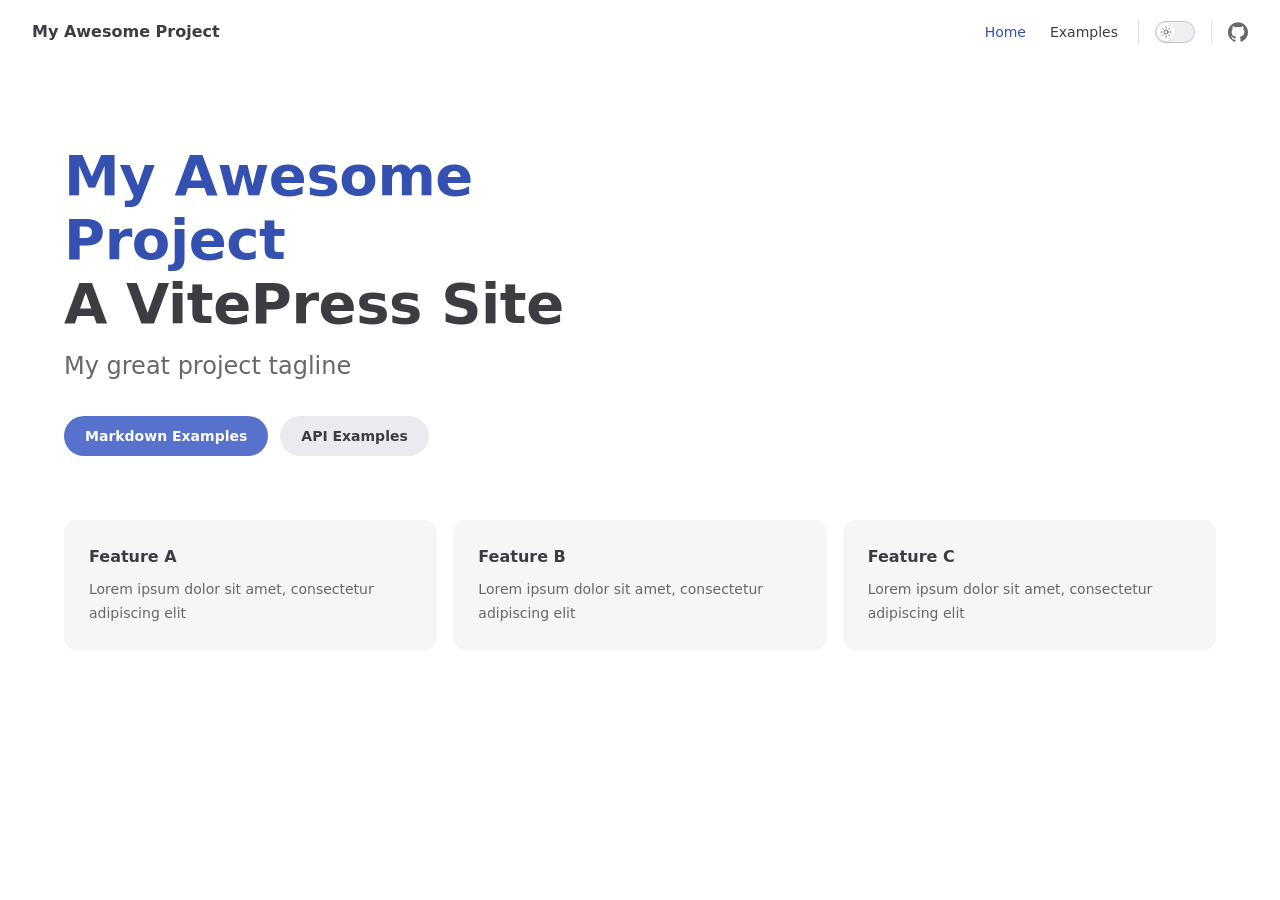
==== index.html @ b55c9451 "Initial commit" ====
<!DOCTYPE html>
<html lang="en-US" dir="ltr">
  <head>
    <meta charset="utf-8">
    <meta name="viewport" content="width=device-width,initial-scale=1">
    <title>My Awesome Project</title>
    <meta name="description" content="A VitePress Site">
    <meta name="generator" content="VitePress v2.0.0-alpha.16">
    <link rel="preload stylesheet" href="/assets/style.CFU230l_.css" as="style">
    <link rel="preload stylesheet" href="/vp-icons.css" as="style">
    
    <script type="module" src="/assets/app.D43TYumQ.js"></script>
    <link rel="modulepreload" href="/assets/chunks/theme.gR1WOulI.js">
    <link rel="modulepreload" href="/assets/chunks/framework.C_v2XVcg.js">
    <link rel="modulepreload" href="/assets/index.md.CwEEkDaH.lean.js">
    <script id="check-dark-mode">(()=>{const e=localStorage.getItem("vitepress-theme-appearance")||"auto",a=window.matchMedia("(prefers-color-scheme: dark)").matches;(!e||e==="auto"?a:e==="dark")&&document.documentElement.classList.add("dark")})();</script>
    <script id="check-mac-os">document.documentElement.classList.toggle("mac",/Mac|iPhone|iPod|iPad/i.test(navigator.platform));</script>
  </head>
  <body>
    <div id="app"><div class="Layout" data-v-ae1d5e68><!--[--><!--]--><!--[--><span tabindex="-1" data-v-1b58ca57></span><a href="#VPContent" class="VPSkipLink visually-hidden" data-v-1b58ca57>Skip to content</a><!--]--><!----><header class="VPNav" data-v-ae1d5e68 data-v-3597bcf5><div class="VPNavBar home top" data-v-3597bcf5 data-v-ae7ea913><div class="wrapper" data-v-ae7ea913><div class="container" data-v-ae7ea913><div class="title" data-v-ae7ea913><div class="VPNavBarTitle" data-v-ae7ea913 data-v-b1df213e><a class="title" href="/" data-v-b1df213e><!--[--><!--]--><!----><span data-v-b1df213e>My Awesome Project</span><!--[--><!--]--></a></div></div><div class="content" data-v-ae7ea913><div class="content-body" data-v-ae7ea913><!--[--><!--]--><div class="VPNavBarSearch search" data-v-ae7ea913 data-v-205f353b><!----></div><nav aria-labelledby="main-nav-aria-label" class="VPNavBarMenu menu" data-v-ae7ea913 data-v-27535ce4><span id="main-nav-aria-label" class="visually-hidden" data-v-27535ce4> Main Navigation </span><!--[--><!--[--><a class="VPLink link VPNavBarMenuLink active" href="/" tabindex="0" data-v-27535ce4 data-v-f4f6bd2c><!--[--><span data-v-f4f6bd2c>Home</span><!--]--></a><!--]--><!--[--><a class="VPLink link VPNavBarMenuLink" href="/markdown-examples.html" tabindex="0" data-v-27535ce4 data-v-f4f6bd2c><!--[--><span data-v-f4f6bd2c>Examples</span><!--]--></a><!--]--><!--]--></nav><!----><div class="VPNavBarAppearance appearance" data-v-ae7ea913 data-v-3b376122><button class="VPSwitch VPSwitchAppearance" type="button" role="switch" title aria-checked="false" data-v-3b376122 data-v-b9368fa9 data-v-5702099b><span class="check" data-v-5702099b><span class="icon" data-v-5702099b><!--[--><span class="vpi-sun sun" data-v-b9368fa9></span><span class="vpi-moon moon" data-v-b9368fa9></span><!--]--></span></span></button></div><div class="VPSocialLinks VPNavBarSocialLinks social-links" data-v-ae7ea913 data-v-77a1f5c1 data-v-60dadc3b><!--[--><a class="VPSocialLink no-icon" href="https://github.com/vuejs/vitepress" aria-label="github" target="_blank" rel="me noopener" data-v-60dadc3b data-v-62e8c845><span class="vpi-social-github"></span></a><!--]--></div><div class="VPFlyout VPNavBarExtra extra" data-v-ae7ea913 data-v-92f910fe data-v-fec94f6d><button type="button" class="button" aria-haspopup="true" aria-expanded="false" aria-label="extra navigation" data-v-fec94f6d><span class="vpi-more-horizontal icon" data-v-fec94f6d></span></button><div class="menu" data-v-fec94f6d><div class="VPMenu" data-v-fec94f6d data-v-2707038c><!----><!--[--><!--[--><!----><div class="group" data-v-92f910fe><div class="item appearance" data-v-92f910fe><p class="label" data-v-92f910fe>Appearance</p><div class="appearance-action" data-v-92f910fe><button class="VPSwitch VPSwitchAppearance" type="button" role="switch" title aria-checked="false" data-v-92f910fe data-v-b9368fa9 data-v-5702099b><span class="check" data-v-5702099b><span class="icon" data-v-5702099b><!--[--><span class="vpi-sun sun" data-v-b9368fa9></span><span class="vpi-moon moon" data-v-b9368fa9></span><!--]--></span></span></button></div></div></div><div class="group" data-v-92f910fe><div class="item social-links" data-v-92f910fe><div class="VPSocialLinks social-links-list" data-v-92f910fe data-v-60dadc3b><!--[--><a class="VPSocialLink no-icon" href="https://github.com/vuejs/vitepress" aria-label="github" target="_blank" rel="me noopener" data-v-60dadc3b data-v-62e8c845><span class="vpi-social-github"></span></a><!--]--></div></div></div><!--]--><!--]--></div></div></div><!--[--><!--]--><button type="button" class="VPNavBarHamburger hamburger" aria-label="mobile navigation" aria-expanded="false" aria-controls="VPNavScreen" data-v-ae7ea913 data-v-17bb0f8d><span class="container" data-v-17bb0f8d><span class="top" data-v-17bb0f8d></span><span class="middle" data-v-17bb0f8d></span><span class="bottom" data-v-17bb0f8d></span></span></button></div></div></div></div><div class="divider" data-v-ae7ea913><div class="divider-line" data-v-ae7ea913></div></div></div><!----></header><!----><!----><div class="VPContent is-home" id="VPContent" data-v-ae1d5e68 data-v-7c3b2a48><div class="VPHome" data-v-7c3b2a48 data-v-53879dd7><!--[--><!--]--><div class="VPHero VPHomeHero" data-v-53879dd7 data-v-ab65b723><div class="container" data-v-ab65b723><div class="main" data-v-ab65b723><!--[--><!--]--><!--[--><h1 class="heading" data-v-ab65b723><span class="name clip" data-v-ab65b723>My Awesome Project</span><span class="text" data-v-ab65b723>A VitePress Site</span></h1><p class="tagline" data-v-ab65b723>My great project tagline</p><!--]--><!--[--><!--]--><div class="actions" data-v-ab65b723><!--[--><div class="action" data-v-ab65b723><a class="VPButton medium brand" href="/markdown-examples.html" data-v-ab65b723 data-v-c6688c53><!--[-->Markdown Examples<!--]--></a></div><div class="action" data-v-ab65b723><a class="VPButton medium alt" href="/api-examples.html" data-v-ab65b723 data-v-c6688c53><!--[-->API Examples<!--]--></a></div><!--]--></div><!--[--><!--]--></div><!----></div></div><!--[--><!--]--><!--[--><!--]--><div class="VPFeatures VPHomeFeatures" data-v-53879dd7 data-v-b9c2c1ac><div class="container" data-v-b9c2c1ac><div class="items" data-v-b9c2c1ac><!--[--><div class="grid-3 item" data-v-b9c2c1ac><div class="VPLink no-icon VPFeature" data-v-b9c2c1ac data-v-4263c293><!--[--><article class="box" data-v-4263c293><!----><h2 class="title" data-v-4263c293>Feature A</h2><p class="details" data-v-4263c293>Lorem ipsum dolor sit amet, consectetur adipiscing elit</p><!----></article><!--]--></div></div><div class="grid-3 item" data-v-b9c2c1ac><div class="VPLink no-icon VPFeature" data-v-b9c2c1ac data-v-4263c293><!--[--><article class="box" data-v-4263c293><!----><h2 class="title" data-v-4263c293>Feature B</h2><p class="details" data-v-4263c293>Lorem ipsum dolor sit amet, consectetur adipiscing elit</p><!----></article><!--]--></div></div><div class="grid-3 item" data-v-b9c2c1ac><div class="VPLink no-icon VPFeature" data-v-b9c2c1ac data-v-4263c293><!--[--><article class="box" data-v-4263c293><!----><h2 class="title" data-v-4263c293>Feature C</h2><p class="details" data-v-4263c293>Lorem ipsum dolor sit amet, consectetur adipiscing elit</p><!----></article><!--]--></div></div><!--]--></div></div></div><!--[--><!--]--><div class="vp-doc container" style="" data-v-53879dd7 data-v-75514f6a><!--[--><div style="position:relative;" data-v-53879dd7><div></div></div><!--]--></div></div></div><!----><!--[--><!--]--></div></div>
    <script>window.__VP_HASH_MAP__=JSON.parse("{\"api-examples.md\":\"CiGvJrDH\",\"index.md\":\"CwEEkDaH\",\"markdown-examples.md\":\"DO41yHxe\"}");window.__VP_SITE_DATA__=JSON.parse("{\"lang\":\"en-US\",\"dir\":\"ltr\",\"title\":\"My Awesome Project\",\"description\":\"A VitePress Site\",\"base\":\"/\",\"head\":[],\"router\":{\"prefetchLinks\":true},\"appearance\":true,\"themeConfig\":{\"nav\":[{\"text\":\"Home\",\"link\":\"/\"},{\"text\":\"Examples\",\"link\":\"/markdown-examples\"}],\"sidebar\":[{\"text\":\"Examples\",\"items\":[{\"text\":\"Markdown Examples\",\"link\":\"/markdown-examples\"},{\"text\":\"Runtime API Examples\",\"link\":\"/api-examples\"}]}],\"socialLinks\":[{\"icon\":\"github\",\"link\":\"https://github.com/vuejs/vitepress\"}]},\"locales\":{},\"scrollOffset\":134,\"cleanUrls\":false,\"additionalConfig\":{}}");</script>
    
  </body>
</html>
---- assets/style.CFU230l_.css ----
:root{--vp-c-white: #ffffff;--vp-c-black: #000000;--vp-c-neutral: var(--vp-c-black);--vp-c-neutral-inverse: var(--vp-c-white)}.dark{--vp-c-neutral: var(--vp-c-white);--vp-c-neutral-inverse: var(--vp-c-black)}:root{--vp-c-gray-1: #dddde3;--vp-c-gray-2: #e4e4e9;--vp-c-gray-3: #ebebef;--vp-c-gray-soft: rgba(142, 150, 170, .14);--vp-c-indigo-1: #3451b2;--vp-c-indigo-2: #3a5ccc;--vp-c-indigo-3: #5672cd;--vp-c-indigo-soft: rgba(100, 108, 255, .14);--vp-c-purple-1: #6f42c1;--vp-c-purple-2: #7e4cc9;--vp-c-purple-3: #8e5cd9;--vp-c-purple-soft: rgba(159, 122, 234, .14);--vp-c-green-1: #18794e;--vp-c-green-2: #299764;--vp-c-green-3: #30a46c;--vp-c-green-soft: rgba(16, 185, 129, .14);--vp-c-yellow-1: #915930;--vp-c-yellow-2: #946300;--vp-c-yellow-3: #9f6a00;--vp-c-yellow-soft: rgba(234, 179, 8, .14);--vp-c-red-1: #b8272c;--vp-c-red-2: #d5393e;--vp-c-red-3: #e0575b;--vp-c-red-soft: rgba(244, 63, 94, .14);--vp-c-sponsor: #db2777}.dark{--vp-c-gray-1: #515c67;--vp-c-gray-2: #414853;--vp-c-gray-3: #32363f;--vp-c-gray-soft: rgba(101, 117, 133, .16);--vp-c-indigo-1: #a8b1ff;--vp-c-indigo-2: #5c73e7;--vp-c-indigo-3: #3e63dd;--vp-c-indigo-soft: rgba(100, 108, 255, .16);--vp-c-purple-1: #c8abfa;--vp-c-purple-2: #a879e6;--vp-c-purple-3: #8e5cd9;--vp-c-purple-soft: rgba(159, 122, 234, .16);--vp-c-green-1: #3dd68c;--vp-c-green-2: #30a46c;--vp-c-green-3: #298459;--vp-c-green-soft: rgba(16, 185, 129, .16);--vp-c-yellow-1: #f9b44e;--vp-c-yellow-2: #da8b17;--vp-c-yellow-3: #a46a0a;--vp-c-yellow-soft: rgba(234, 179, 8, .16);--vp-c-red-1: #f66f81;--vp-c-red-2: #f14158;--vp-c-red-3: #b62a3c;--vp-c-red-soft: rgba(244, 63, 94, .16)}:root{--vp-c-bg: #ffffff;--vp-c-bg-alt: #f6f6f7;--vp-c-bg-elv: #ffffff;--vp-c-bg-soft: #f6f6f7}.dark{--vp-c-bg: #1b1b1f;--vp-c-bg-alt: #161618;--vp-c-bg-elv: #202127;--vp-c-bg-soft: #202127}:root{--vp-c-border: #c2c2c4;--vp-c-divider: #e2e2e3;--vp-c-gutter: #e2e2e3}.dark{--vp-c-border: #3c3f44;--vp-c-divider: #2e2e32;--vp-c-gutter: #000000}:root{--vp-c-text-1: #3c3c43;--vp-c-text-2: #67676c;--vp-c-text-3: #929295}.dark{--vp-c-text-1: #dfdfd6;--vp-c-text-2: #98989f;--vp-c-text-3: #6a6a71}:root{--vp-c-default-1: var(--vp-c-gray-1);--vp-c-default-2: var(--vp-c-gray-2);--vp-c-default-3: var(--vp-c-gray-3);--vp-c-default-soft: var(--vp-c-gray-soft);--vp-c-brand-1: var(--vp-c-indigo-1);--vp-c-brand-2: var(--vp-c-indigo-2);--vp-c-brand-3: var(--vp-c-indigo-3);--vp-c-brand-soft: var(--vp-c-indigo-soft);--vp-c-brand: var(--vp-c-brand-1);--vp-c-tip-1: var(--vp-c-brand-1);--vp-c-tip-2: var(--vp-c-brand-2);--vp-c-tip-3: var(--vp-c-brand-3);--vp-c-tip-soft: var(--vp-c-brand-soft);--vp-c-note-1: var(--vp-c-brand-1);--vp-c-note-2: var(--vp-c-brand-2);--vp-c-note-3: var(--vp-c-brand-3);--vp-c-note-soft: var(--vp-c-brand-soft);--vp-c-success-1: var(--vp-c-green-1);--vp-c-success-2: var(--vp-c-green-2);--vp-c-success-3: var(--vp-c-green-3);--vp-c-success-soft: var(--vp-c-green-soft);--vp-c-important-1: var(--vp-c-purple-1);--vp-c-important-2: var(--vp-c-purple-2);--vp-c-important-3: var(--vp-c-purple-3);--vp-c-important-soft: var(--vp-c-purple-soft);--vp-c-warning-1: var(--vp-c-yellow-1);--vp-c-warning-2: var(--vp-c-yellow-2);--vp-c-warning-3: var(--vp-c-yellow-3);--vp-c-warning-soft: var(--vp-c-yellow-soft);--vp-c-danger-1: var(--vp-c-red-1);--vp-c-danger-2: var(--vp-c-red-2);--vp-c-danger-3: var(--vp-c-red-3);--vp-c-danger-soft: var(--vp-c-red-soft);--vp-c-caution-1: var(--vp-c-red-1);--vp-c-caution-2: var(--vp-c-red-2);--vp-c-caution-3: var(--vp-c-red-3);--vp-c-caution-soft: var(--vp-c-red-soft)}:root{--vp-font-family-base: "Inter", ui-sans-serif, system-ui, sans-serif, "Apple Color Emoji", "Segoe UI Emoji", "Segoe UI Symbol", "Noto Color Emoji";--vp-font-family-mono: ui-monospace, "Menlo", "Monaco", "Consolas", "Liberation Mono", "Courier New", monospace;font-optical-sizing:auto}:root:where(:lang(zh)){--vp-font-family-base: "Punctuation SC", "Inter", ui-sans-serif, system-ui, sans-serif, "Apple Color Emoji", "Segoe UI Emoji", "Segoe UI Symbol", "Noto Color Emoji"}:root{--vp-shadow-1: 0 1px 2px rgba(0, 0, 0, .04), 0 1px 2px rgba(0, 0, 0, .06);--vp-shadow-2: 0 3px 12px rgba(0, 0, 0, .07), 0 1px 4px rgba(0, 0, 0, .07);--vp-shadow-3: 0 12px 32px rgba(0, 0, 0, .1), 0 2px 6px rgba(0, 0, 0, .08);--vp-shadow-4: 0 14px 44px rgba(0, 0, 0, .12), 0 3px 9px rgba(0, 0, 0, .12);--vp-shadow-5: 0 18px 56px rgba(0, 0, 0, .16), 0 4px 12px rgba(0, 0, 0, .16)}:root{--vp-z-index-footer: 10;--vp-z-index-local-nav: 20;--vp-z-index-nav: 30;--vp-z-index-layout-top: 40;--vp-z-index-backdrop: 50;--vp-z-index-sidebar: 60}@media(min-width:960px){:root{--vp-z-index-sidebar: 25}}:root{--vp-layout-max-width: 1440px}:root{--vp-header-anchor-symbol: "#"}:root{--vp-code-line-height: 1.7;--vp-code-font-size: .875em;--vp-code-color: var(--vp-c-brand-1);--vp-code-link-color: var(--vp-c-brand-1);--vp-code-link-hover-color: var(--vp-c-brand-2);--vp-code-bg: var(--vp-c-default-soft);--vp-code-block-color: var(--vp-c-text-2);--vp-code-block-bg: var(--vp-c-bg-alt);--vp-code-block-divider-color: var(--vp-c-gutter);--vp-code-lang-color: var(--vp-c-text-2);--vp-code-line-highlight-color: var(--vp-c-default-soft);--vp-code-line-number-color: var(--vp-c-text-2);--vp-code-line-diff-add-color: var(--vp-c-success-soft);--vp-code-line-diff-add-symbol-color: var(--vp-c-success-1);--vp-code-line-diff-remove-color: var(--vp-c-danger-soft);--vp-code-line-diff-remove-symbol-color: var(--vp-c-danger-1);--vp-code-line-warning-color: var(--vp-c-warning-soft);--vp-code-line-error-color: var(--vp-c-danger-soft);--vp-code-copy-code-border-color: var(--vp-c-divider);--vp-code-copy-code-bg: var(--vp-c-bg-soft);--vp-code-copy-code-hover-border-color: var(--vp-c-divider);--vp-code-copy-code-hover-bg: var(--vp-c-bg);--vp-code-copy-code-active-text: var(--vp-c-text-2);--vp-code-copy-copied-text-content: "Copied";--vp-code-tab-divider: var(--vp-code-block-divider-color);--vp-code-tab-text-color: var(--vp-c-text-2);--vp-code-tab-bg: var(--vp-code-block-bg);--vp-code-tab-hover-text-color: var(--vp-c-text-1);--vp-code-tab-active-text-color: var(--vp-c-text-1);--vp-code-tab-active-bar-color: var(--vp-c-brand-1)}:lang(es),:lang(pt){--vp-code-copy-copied-text-content: "Copiado"}:lang(fa){--vp-code-copy-copied-text-content: "کپی شد"}:lang(ko){--vp-code-copy-copied-text-content: "복사됨"}:lang(ru){--vp-code-copy-copied-text-content: "Скопировано"}:lang(zh){--vp-code-copy-copied-text-content: "已复制"}:root{--vp-button-brand-border: transparent;--vp-button-brand-text: var(--vp-c-white);--vp-button-brand-bg: var(--vp-c-brand-3);--vp-button-brand-hover-border: transparent;--vp-button-brand-hover-text: var(--vp-c-white);--vp-button-brand-hover-bg: var(--vp-c-brand-2);--vp-button-brand-active-border: transparent;--vp-button-brand-active-text: var(--vp-c-white);--vp-button-brand-active-bg: var(--vp-c-brand-1);--vp-button-alt-border: transparent;--vp-button-alt-text: var(--vp-c-text-1);--vp-button-alt-bg: var(--vp-c-default-3);--vp-button-alt-hover-border: transparent;--vp-button-alt-hover-text: var(--vp-c-text-1);--vp-button-alt-hover-bg: var(--vp-c-default-2);--vp-button-alt-active-border: transparent;--vp-button-alt-active-text: var(--vp-c-text-1);--vp-button-alt-active-bg: var(--vp-c-default-1);--vp-button-sponsor-border: var(--vp-c-text-2);--vp-button-sponsor-text: var(--vp-c-text-2);--vp-button-sponsor-bg: transparent;--vp-button-sponsor-hover-border: var(--vp-c-sponsor);--vp-button-sponsor-hover-text: var(--vp-c-sponsor);--vp-button-sponsor-hover-bg: transparent;--vp-button-sponsor-active-border: var(--vp-c-sponsor);--vp-button-sponsor-active-text: var(--vp-c-sponsor);--vp-button-sponsor-active-bg: transparent}:root{--vp-custom-block-font-size: 14px;--vp-custom-block-code-font-size: 13px;--vp-custom-block-info-border: transparent;--vp-custom-block-info-text: var(--vp-c-text-1);--vp-custom-block-info-bg: var(--vp-c-default-soft);--vp-custom-block-info-code-bg: var(--vp-c-default-soft);--vp-custom-block-note-border: transparent;--vp-custom-block-note-text: var(--vp-c-text-1);--vp-custom-block-note-bg: var(--vp-c-default-soft);--vp-custom-block-note-code-bg: var(--vp-c-default-soft);--vp-custom-block-tip-border: transparent;--vp-custom-block-tip-text: var(--vp-c-text-1);--vp-custom-block-tip-bg: var(--vp-c-tip-soft);--vp-custom-block-tip-code-bg: var(--vp-c-tip-soft);--vp-custom-block-important-border: transparent;--vp-custom-block-important-text: var(--vp-c-text-1);--vp-custom-block-important-bg: var(--vp-c-important-soft);--vp-custom-block-important-code-bg: var(--vp-c-important-soft);--vp-custom-block-warning-border: transparent;--vp-custom-block-warning-text: var(--vp-c-text-1);--vp-custom-block-warning-bg: var(--vp-c-warning-soft);--vp-custom-block-warning-code-bg: var(--vp-c-warning-soft);--vp-custom-block-danger-border: transparent;--vp-custom-block-danger-text: var(--vp-c-text-1);--vp-custom-block-danger-bg: var(--vp-c-danger-soft);--vp-custom-block-danger-code-bg: var(--vp-c-danger-soft);--vp-custom-block-caution-border: transparent;--vp-custom-block-caution-text: var(--vp-c-text-1);--vp-custom-block-caution-bg: var(--vp-c-caution-soft);--vp-custom-block-caution-code-bg: var(--vp-c-caution-soft);--vp-custom-block-details-border: var(--vp-custom-block-info-border);--vp-custom-block-details-text: var(--vp-custom-block-info-text);--vp-custom-block-details-bg: var(--vp-custom-block-info-bg);--vp-custom-block-details-code-bg: var(--vp-custom-block-info-code-bg)}:root{--vp-input-border-color: var(--vp-c-border);--vp-input-bg-color: var(--vp-c-bg-alt);--vp-input-switch-bg-color: var(--vp-c-default-soft)}:root{--vp-nav-height: 64px;--vp-nav-bg-color: var(--vp-c-bg);--vp-nav-screen-bg-color: var(--vp-c-bg);--vp-nav-logo-height: 24px}.hide-nav{--vp-nav-height: 0px}.hide-nav .VPSidebar{--vp-nav-height: 22px}:root{--vp-local-nav-bg-color: var(--vp-c-bg)}:root{--vp-sidebar-width: 272px;--vp-sidebar-bg-color: var(--vp-c-bg-alt)}:root{--vp-backdrop-bg-color: rgba(0, 0, 0, .6)}:root{--vp-home-hero-name-color: var(--vp-c-brand-1);--vp-home-hero-name-background: transparent;--vp-home-hero-image-background-image: none;--vp-home-hero-image-filter: none}:root{--vp-badge-info-border: transparent;--vp-badge-info-text: var(--vp-c-text-2);--vp-badge-info-bg: var(--vp-c-default-soft);--vp-badge-tip-border: transparent;--vp-badge-tip-text: var(--vp-c-tip-1);--vp-badge-tip-bg: var(--vp-c-tip-soft);--vp-badge-warning-border: transparent;--vp-badge-warning-text: var(--vp-c-warning-1);--vp-badge-warning-bg: var(--vp-c-warning-soft);--vp-badge-danger-border: transparent;--vp-badge-danger-text: var(--vp-c-danger-1);--vp-badge-danger-bg: var(--vp-c-danger-soft)}:root{--vp-carbon-ads-text-color: var(--vp-c-text-1);--vp-carbon-ads-poweredby-color: var(--vp-c-text-2);--vp-carbon-ads-bg-color: var(--vp-c-bg-soft);--vp-carbon-ads-hover-text-color: var(--vp-c-brand-1);--vp-carbon-ads-hover-poweredby-color: var(--vp-c-text-1)}:root{--vp-local-search-bg: var(--vp-c-bg);--vp-local-search-result-bg: var(--vp-c-bg);--vp-local-search-result-border: var(--vp-c-divider);--vp-local-search-result-selected-bg: var(--vp-c-bg);--vp-local-search-result-selected-border: var(--vp-c-brand-1);--vp-local-search-highlight-bg: var(--vp-c-brand-1);--vp-local-search-highlight-text: var(--vp-c-neutral-inverse)}@layer __vitepress_base{@media(prefers-reduced-motion:reduce){*,:before,:after{animation-delay:-1ms!important;animation-duration:1ms!important;animation-iteration-count:1!important;background-attachment:initial!important;scroll-behavior:auto!important;transition-duration:0s!important;transition-delay:0s!important}}*,:before,:after{box-sizing:border-box}html{line-height:1.4;font-size:16px;-webkit-text-size-adjust:100%}html.dark{color-scheme:dark}body{margin:0;width:100%;min-width:320px;min-height:100vh;line-height:24px;font-family:var(--vp-font-family-base);font-size:16px;font-weight:400;color:var(--vp-c-text-1);background-color:var(--vp-c-bg);font-synthesis:style;text-rendering:optimizeLegibility;-webkit-font-smoothing:antialiased;-moz-osx-font-smoothing:grayscale}main{display:block}h1,h2,h3,h4,h5,h6{margin:0;line-height:24px;font-size:16px;font-weight:400}p{margin:0}strong,b{font-weight:600}a,area,button,[role=button],input,label,select,summary,textarea{touch-action:manipulation}a{color:inherit;text-decoration:inherit}ol,ul{list-style:none;margin:0;padding:0}blockquote{margin:0}pre,code,kbd,samp{font-family:var(--vp-font-family-mono)}img,svg,video,canvas,audio,iframe,embed,object{display:block}figure{margin:0}img,video{max-width:100%;height:auto}button,input,optgroup,select,textarea{border:0;padding:0;line-height:inherit;color:inherit}button{padding:0;font-family:inherit;background-color:transparent;background-image:none}button:enabled,[role=button]:enabled{cursor:pointer}button:focus,button:focus-visible{outline:1px dotted;outline:4px auto -webkit-focus-ring-color}button:focus:not(:focus-visible){outline:none!important}input:focus,textarea:focus,select:focus{outline:none}table{border-collapse:collapse}input{background-color:transparent}input:-ms-input-placeholder,textarea:-ms-input-placeholder{color:var(--vp-c-text-3)}input::-ms-input-placeholder,textarea::-ms-input-placeholder{color:var(--vp-c-text-3)}input::placeholder,textarea::placeholder{color:var(--vp-c-text-3)}input::-webkit-outer-spin-button,input::-webkit-inner-spin-button{-webkit-appearance:none;margin:0}input[type=number]{-moz-appearance:textfield}textarea{resize:vertical}select{-webkit-appearance:none}fieldset{margin:0;padding:0}h1,h2,h3,h4,h5,h6,li,p{overflow-wrap:break-word}vite-error-overlay{z-index:9999}mjx-container{overflow-x:auto}mjx-container>svg{display:inline-block;margin:auto}}[class^=vpi-],[class*=" vpi-"],.vp-icon{width:1em;height:1em}[class^=vpi-].bg,[class*=" vpi-"].bg,.vp-icon.bg{background-size:100% 100%;background-color:transparent}[class^=vpi-]:not(.bg),[class*=" vpi-"]:not(.bg),.vp-icon:not(.bg){-webkit-mask:var(--icon) no-repeat;mask:var(--icon) no-repeat;-webkit-mask-size:100% 100%;mask-size:100% 100%;background-color:currentColor;color:inherit}.vpi-align-left{--icon: url("data:image/svg+xml,%3Csvg xmlns='http://www.w3.org/2000/svg' viewBox='0 0 24 24'%3E%3Cpath fill='none' stroke='black' stroke-linecap='round' stroke-linejoin='round' stroke-width='2' d='M15 12H3m14 6H3M21 6H3'/%3E%3C/svg%3E")}.vpi-arrow-right,.vpi-arrow-down,.vpi-arrow-left,.vpi-arrow-up{--icon: url("data:image/svg+xml,%3Csvg xmlns='http://www.w3.org/2000/svg' viewBox='0 0 24 24'%3E%3Cpath fill='none' stroke='black' stroke-linecap='round' stroke-linejoin='round' stroke-width='2' d='M5 12h14m-7-7l7 7l-7 7'/%3E%3C/svg%3E")}.vpi-chevron-right,.vpi-chevron-down,.vpi-chevron-left,.vpi-chevron-up{--icon: url("data:image/svg+xml,%3Csvg xmlns='http://www.w3.org/2000/svg' viewBox='0 0 24 24'%3E%3Cpath fill='none' stroke='black' stroke-linecap='round' stroke-linejoin='round' stroke-width='2' d='m9 18l6-6l-6-6'/%3E%3C/svg%3E")}.vpi-chevron-down,.vpi-arrow-down{transform:rotate(90deg)}.vpi-chevron-left,.vpi-arrow-left{transform:rotate(180deg)}.vpi-chevron-up,.vpi-arrow-up{transform:rotate(-90deg)}.vpi-square-pen{--icon: url("data:image/svg+xml,%3Csvg xmlns='http://www.w3.org/2000/svg' viewBox='0 0 24 24'%3E%3Cg fill='none' stroke='black' stroke-linecap='round' stroke-linejoin='round' stroke-width='2'%3E%3Cpath d='M12 3H5a2 2 0 0 0-2 2v14a2 2 0 0 0 2 2h14a2 2 0 0 0 2-2v-7'/%3E%3Cpath d='M18.375 2.625a1 1 0 0 1 3 3l-9.013 9.014a2 2 0 0 1-.853.505l-2.873.84a.5.5 0 0 1-.62-.62l.84-2.873a2 2 0 0 1 .506-.852z'/%3E%3C/g%3E%3C/svg%3E")}.vpi-plus{--icon: url("data:image/svg+xml,%3Csvg xmlns='http://www.w3.org/2000/svg' viewBox='0 0 24 24'%3E%3Cpath fill='none' stroke='black' stroke-linecap='round' stroke-linejoin='round' stroke-width='2' d='M5 12h14m-7-7v14'/%3E%3C/svg%3E")}.vpi-sun{--icon: url("data:image/svg+xml,%3Csvg xmlns='http://www.w3.org/2000/svg' viewBox='0 0 24 24'%3E%3Cg fill='none' stroke='black' stroke-linecap='round' stroke-linejoin='round' stroke-width='2'%3E%3Ccircle cx='12' cy='12' r='4'/%3E%3Cpath d='M12 2v2m0 16v2M4.93 4.93l1.41 1.41m11.32 11.32l1.41 1.41M2 12h2m16 0h2M6.34 17.66l-1.41 1.41M19.07 4.93l-1.41 1.41'/%3E%3C/g%3E%3C/svg%3E")}.vpi-moon{--icon: url("data:image/svg+xml,%3Csvg xmlns='http://www.w3.org/2000/svg' viewBox='0 0 24 24'%3E%3Cpath fill='none' stroke='black' stroke-linecap='round' stroke-linejoin='round' stroke-width='2' d='M12 3a6 6 0 0 0 9 9a9 9 0 1 1-9-9'/%3E%3C/svg%3E")}.vpi-more-horizontal{--icon: url("data:image/svg+xml,%3Csvg xmlns='http://www.w3.org/2000/svg' viewBox='0 0 24 24'%3E%3Cg fill='none' stroke='black' stroke-linecap='round' stroke-linejoin='round' stroke-width='2'%3E%3Ccircle cx='12' cy='12' r='1'/%3E%3Ccircle cx='19' cy='12' r='1'/%3E%3Ccircle cx='5' cy='12' r='1'/%3E%3C/g%3E%3C/svg%3E")}.vpi-languages{--icon: url("data:image/svg+xml,%3Csvg xmlns='http://www.w3.org/2000/svg' viewBox='0 0 24 24'%3E%3Cpath fill='none' stroke='black' stroke-linecap='round' stroke-linejoin='round' stroke-width='2' d='m5 8l6 6m-7 0l6-6l2-3M2 5h12M7 2h1m14 20l-5-10l-5 10m2-4h6'/%3E%3C/svg%3E")}.vpi-heart{--icon: url("data:image/svg+xml,%3Csvg xmlns='http://www.w3.org/2000/svg' viewBox='0 0 24 24'%3E%3Cpath fill='none' stroke='black' stroke-linecap='round' stroke-linejoin='round' stroke-width='2' d='M19 14c1.49-1.46 3-3.21 3-5.5A5.5 5.5 0 0 0 16.5 3c-1.76 0-3 .5-4.5 2c-1.5-1.5-2.74-2-4.5-2A5.5 5.5 0 0 0 2 8.5c0 2.3 1.5 4.05 3 5.5l7 7Z'/%3E%3C/svg%3E")}.vpi-search{--icon: url("data:image/svg+xml,%3Csvg xmlns='http://www.w3.org/2000/svg' viewBox='0 0 24 24'%3E%3Cg fill='none' stroke='black' stroke-linecap='round' stroke-linejoin='round' stroke-width='2'%3E%3Cpath d='m21 21l-4.34-4.34'/%3E%3Ccircle cx='11' cy='11' r='8'/%3E%3C/g%3E%3C/svg%3E")}.vpi-sparkles{--icon: url("data:image/svg+xml,%3Csvg xmlns='http://www.w3.org/2000/svg' viewBox='0 0 24 24'%3E%3Cg fill='none' stroke='black' stroke-linecap='round' stroke-linejoin='round' stroke-width='1.8'%3E%3Cpath d='M11.017 2.814a1 1 0 0 1 1.966 0l1.051 5.558a2 2 0 0 0 1.594 1.594l5.558 1.051a1 1 0 0 1 0 1.966l-5.558 1.051a2 2 0 0 0-1.594 1.594l-1.051 5.558a1 1 0 0 1-1.966 0l-1.051-5.558a2 2 0 0 0-1.594-1.594l-5.558-1.051a1 1 0 0 1 0-1.966l5.558-1.051a2 2 0 0 0 1.594-1.594zM20 2v4m2-2h-4'/%3E%3Ccircle cx='4' cy='20' r='2'/%3E%3C/g%3E%3C/svg%3E")}.vpi-layout-list{--icon: url("data:image/svg+xml,%3Csvg xmlns='http://www.w3.org/2000/svg' viewBox='0 0 24 24'%3E%3Cg fill='none' stroke='black' stroke-linecap='round' stroke-linejoin='round' stroke-width='2'%3E%3Crect width='7' height='7' x='3' y='3' rx='1'/%3E%3Crect width='7' height='7' x='3' y='14' rx='1'/%3E%3Cpath d='M14 4h7m-7 5h7m-7 6h7m-7 5h7'/%3E%3C/g%3E%3C/svg%3E")}.vpi-delete{--icon: url("data:image/svg+xml,%3Csvg xmlns='http://www.w3.org/2000/svg' viewBox='0 0 24 24'%3E%3Cpath fill='none' stroke='black' stroke-linecap='round' stroke-linejoin='round' stroke-width='2' d='M10 5a2 2 0 0 0-1.344.519l-6.328 5.74a1 1 0 0 0 0 1.481l6.328 5.741A2 2 0 0 0 10 19h10a2 2 0 0 0 2-2V7a2 2 0 0 0-2-2zm2 4l6 6m0-6l-6 6'/%3E%3C/svg%3E")}.vpi-corner-down-left{--icon: url("data:image/svg+xml,%3Csvg xmlns='http://www.w3.org/2000/svg' viewBox='0 0 24 24'%3E%3Cg fill='none' stroke='black' stroke-linecap='round' stroke-linejoin='round' stroke-width='2'%3E%3Cpath d='M20 4v7a4 4 0 0 1-4 4H4'/%3E%3Cpath d='m9 10l-5 5l5 5'/%3E%3C/g%3E%3C/svg%3E")}:root{--vp-icon-copy: url("data:image/svg+xml,%3Csvg xmlns='http://www.w3.org/2000/svg' viewBox='0 0 24 24'%3E%3Cg fill='none' stroke='rgba(128,128,128,1)' stroke-linecap='round' stroke-linejoin='round' stroke-width='2'%3E%3Crect width='8' height='4' x='8' y='2' rx='1' ry='1'/%3E%3Cpath d='M16 4h2a2 2 0 0 1 2 2v14a2 2 0 0 1-2 2H6a2 2 0 0 1-2-2V6a2 2 0 0 1 2-2h2'/%3E%3C/g%3E%3C/svg%3E");--vp-icon-copied: url("data:image/svg+xml,%3Csvg xmlns='http://www.w3.org/2000/svg' viewBox='0 0 24 24'%3E%3Cg fill='none' stroke='rgba(128,128,128,1)' stroke-linecap='round' stroke-linejoin='round' stroke-width='2'%3E%3Crect width='8' height='4' x='8' y='2' rx='1' ry='1'/%3E%3Cpath d='M16 4h2a2 2 0 0 1 2 2v14a2 2 0 0 1-2 2H6a2 2 0 0 1-2-2V6a2 2 0 0 1 2-2h2'/%3E%3Cpath d='m9 14l2 2l4-4'/%3E%3C/g%3E%3C/svg%3E")}.visually-hidden{position:absolute;width:1px;height:1px;white-space:nowrap;clip:rect(0 0 0 0);clip-path:inset(50%);overflow:hidden}.custom-block{border:1px solid transparent;border-radius:8px;padding:16px 16px 8px;line-height:24px;font-size:var(--vp-custom-block-font-size);color:var(--vp-c-text-2)}.custom-block.info{border-color:var(--vp-custom-block-info-border);color:var(--vp-custom-block-info-text);background-color:var(--vp-custom-block-info-bg)}.custom-block.info a,.custom-block.info code{color:var(--vp-c-brand-1)}.custom-block.info a:hover,.custom-block.info a:hover>code{color:var(--vp-c-brand-2)}.custom-block.info code{background-color:var(--vp-custom-block-info-code-bg)}.custom-block.note{border-color:var(--vp-custom-block-note-border);color:var(--vp-custom-block-note-text);background-color:var(--vp-custom-block-note-bg)}.custom-block.note a,.custom-block.note code{color:var(--vp-c-brand-1)}.custom-block.note a:hover,.custom-block.note a:hover>code{color:var(--vp-c-brand-2)}.custom-block.note code{background-color:var(--vp-custom-block-note-code-bg)}.custom-block.tip{border-color:var(--vp-custom-block-tip-border);color:var(--vp-custom-block-tip-text);background-color:var(--vp-custom-block-tip-bg)}.custom-block.tip a,.custom-block.tip code{color:var(--vp-c-tip-1)}.custom-block.tip a:hover,.custom-block.tip a:hover>code{color:var(--vp-c-tip-2)}.custom-block.tip code{background-color:var(--vp-custom-block-tip-code-bg)}.custom-block.important{border-color:var(--vp-custom-block-important-border);color:var(--vp-custom-block-important-text);background-color:var(--vp-custom-block-important-bg)}.custom-block.important a,.custom-block.important code{color:var(--vp-c-important-1)}.custom-block.important a:hover,.custom-block.important a:hover>code{color:var(--vp-c-important-2)}.custom-block.important code{background-color:var(--vp-custom-block-important-code-bg)}.custom-block.warning{border-color:var(--vp-custom-block-warning-border);color:var(--vp-custom-block-warning-text);background-color:var(--vp-custom-block-warning-bg)}.custom-block.warning a,.custom-block.warning code{color:var(--vp-c-warning-1)}.custom-block.warning a:hover,.custom-block.warning a:hover>code{color:var(--vp-c-warning-2)}.custom-block.warning code{background-color:var(--vp-custom-block-warning-code-bg)}.custom-block.danger{border-color:var(--vp-custom-block-danger-border);color:var(--vp-custom-block-danger-text);background-color:var(--vp-custom-block-danger-bg)}.custom-block.danger a,.custom-block.danger code{color:var(--vp-c-danger-1)}.custom-block.danger a:hover,.custom-block.danger a:hover>code{color:var(--vp-c-danger-2)}.custom-block.danger code{background-color:var(--vp-custom-block-danger-code-bg)}.custom-block.caution{border-color:var(--vp-custom-block-caution-border);color:var(--vp-custom-block-caution-text);background-color:var(--vp-custom-block-caution-bg)}.custom-block.caution a,.custom-block.caution code{color:var(--vp-c-caution-1)}.custom-block.caution a:hover,.custom-block.caution a:hover>code{color:var(--vp-c-caution-2)}.custom-block.caution code{background-color:var(--vp-custom-block-caution-code-bg)}.custom-block.details{border-color:var(--vp-custom-block-details-border);color:var(--vp-custom-block-details-text);background-color:var(--vp-custom-block-details-bg)}.custom-block.details a{color:var(--vp-c-brand-1)}.custom-block.details a:hover,.custom-block.details a:hover>code{color:var(--vp-c-brand-2)}.custom-block.details code{background-color:var(--vp-custom-block-details-code-bg)}.custom-block-title{font-weight:600}.custom-block p+p{margin:8px 0}.custom-block.details summary{margin:0 0 8px;font-weight:700;cursor:pointer;-webkit-user-select:none;user-select:none}.custom-block.details summary+p{margin:8px 0}.custom-block a{color:inherit;font-weight:600;text-decoration:underline;text-underline-offset:2px;transition:opacity .25s}.custom-block a:hover{opacity:.75}.custom-block code{font-size:var(--vp-custom-block-code-font-size)}.custom-block.custom-block th,.custom-block.custom-block blockquote>p{font-size:var(--vp-custom-block-font-size);color:inherit}.dark .shiki span{color:var(--shiki-dark, inherit)}html:not(.dark) .shiki span{color:var(--shiki-light, inherit)}.vp-code-group{margin-top:16px}.vp-code-group .tabs{position:relative;display:flex;margin-right:-24px;margin-left:-24px;padding:0 12px;background-color:var(--vp-code-tab-bg);overflow-x:auto;overflow-y:hidden;box-shadow:inset 0 -1px var(--vp-code-tab-divider)}@media(min-width:640px){.vp-code-group .tabs{margin-right:0;margin-left:0;border-radius:8px 8px 0 0}}.vp-code-group .tabs input{position:fixed;opacity:0;pointer-events:none}.vp-code-group .tabs label{position:relative;display:inline-block;border-bottom:1px solid transparent;padding:0 12px;line-height:48px;font-size:14px;font-weight:500;color:var(--vp-code-tab-text-color);white-space:nowrap;cursor:pointer;transition:color .25s}.vp-code-group .tabs label:after{position:absolute;right:8px;bottom:-1px;left:8px;z-index:1;height:2px;border-radius:2px;content:"";background-color:transparent;transition:background-color .25s}.vp-code-group label:hover{color:var(--vp-code-tab-hover-text-color)}.vp-code-group input:checked+label{color:var(--vp-code-tab-active-text-color)}.vp-code-group input:checked+label:after{background-color:var(--vp-code-tab-active-bar-color)}.vp-code-group div[class*=language-],.vp-block{display:none;margin-top:0!important;border-top-left-radius:0!important;border-top-right-radius:0!important}.vp-code-group div[class*=language-].active,.vp-block.active{display:block}.vp-block{padding:20px 24px}.vp-doc h1,.vp-doc h2,.vp-doc h3,.vp-doc h4,.vp-doc h5,.vp-doc h6{position:relative;font-weight:600;outline:none}.vp-doc h1{letter-spacing:-.02em;line-height:40px;font-size:28px}.vp-doc h2{margin:48px 0 16px;border-top:1px solid var(--vp-c-divider);padding-top:24px;letter-spacing:-.02em;line-height:32px;font-size:24px}.vp-doc h3{margin:32px 0 0;letter-spacing:-.01em;line-height:28px;font-size:20px}.vp-doc h4{margin:24px 0 0;letter-spacing:-.01em;line-height:24px;font-size:18px}.vp-doc .header-anchor{position:absolute;top:0;left:0;margin-left:-.87em;font-weight:500;-webkit-user-select:none;user-select:none;opacity:0;text-decoration:none;transition:color .25s,opacity .25s}.vp-doc .header-anchor:before{content:var(--vp-header-anchor-symbol)}.vp-doc h1:hover .header-anchor,.vp-doc h1 .header-anchor:focus,.vp-doc h2:hover .header-anchor,.vp-doc h2 .header-anchor:focus,.vp-doc h3:hover .header-anchor,.vp-doc h3 .header-anchor:focus,.vp-doc h4:hover .header-anchor,.vp-doc h4 .header-anchor:focus,.vp-doc h5:hover .header-anchor,.vp-doc h5 .header-anchor:focus,.vp-doc h6:hover .header-anchor,.vp-doc h6 .header-anchor:focus{opacity:1}@media(min-width:768px){.vp-doc h1{letter-spacing:-.02em;line-height:40px;font-size:32px}}.vp-doc h2 .header-anchor{top:24px}.vp-doc p,.vp-doc summary{margin:16px 0}.vp-doc p{line-height:28px}.vp-doc blockquote{margin:16px 0;border-left:2px solid var(--vp-c-divider);padding-left:16px;transition:border-color .5s;color:var(--vp-c-text-2)}.vp-doc blockquote>p{margin:0;font-size:16px;transition:color .5s}.vp-doc a{font-weight:500;color:var(--vp-c-brand-1);text-decoration:underline;text-underline-offset:2px;transition:color .25s,opacity .25s}.vp-doc a:hover{color:var(--vp-c-brand-2)}.vp-doc strong{font-weight:600}.vp-doc ul,.vp-doc ol{padding-left:1.25rem;margin:16px 0}.vp-doc ul{list-style:disc}.vp-doc ol{list-style:decimal}.vp-doc li+li{margin-top:8px}.vp-doc li>ol,.vp-doc li>ul{margin:8px 0 0}.vp-doc table{display:block;border-collapse:collapse;margin:20px 0;overflow-x:auto}.vp-doc tr{background-color:var(--vp-c-bg);border-top:1px solid var(--vp-c-divider);transition:background-color .5s}.vp-doc tr:nth-child(2n){background-color:var(--vp-c-bg-soft)}.vp-doc th,.vp-doc td{border:1px solid var(--vp-c-divider);padding:8px 16px}.vp-doc th{text-align:left;font-size:14px;font-weight:600;color:var(--vp-c-text-2);background-color:var(--vp-c-bg-soft)}.vp-doc td{font-size:14px}.vp-doc hr{margin:16px 0;border:none;border-top:1px solid var(--vp-c-divider)}.vp-doc .custom-block{margin:16px 0}.vp-doc .custom-block p{margin:8px 0;line-height:24px}.vp-doc .custom-block p:first-child{margin:0}.vp-doc .custom-block div[class*=language-]{margin:8px 0!important;border-radius:8px}.vp-doc .custom-block div[class*=language-] code{font-weight:400;background-color:transparent}.vp-doc .custom-block .vp-code-group,.vp-doc .custom-block [class*=vp-code-block]{margin-top:8px}.vp-doc .custom-block .vp-code-group .tabs{margin:0;border-radius:8px 8px 0 0}.vp-doc .custom-block .vp-code-group div[class*=language-],.vp-doc .custom-block [class*=vp-code-block] div[class*=language-]{margin-top:0!important}.vp-doc :not(pre,h1,h2,h3,h4,h5,h6)>code{font-size:var(--vp-code-font-size);color:var(--vp-code-color)}.vp-doc :not(pre)>code{border-radius:4px;padding:3px 6px;background-color:var(--vp-code-bg);transition:color .25s,background-color .5s}.vp-doc a>code{color:var(--vp-code-link-color)}.vp-doc a:hover>code{color:var(--vp-code-link-hover-color)}.vp-doc h1>code,.vp-doc h2>code,.vp-doc h3>code,.vp-doc h4>code{font-size:.9em}.vp-doc div[class*=language-],.vp-block{position:relative;margin:16px -24px;background-color:var(--vp-code-block-bg);overflow-x:auto;transition:background-color .5s}@media(min-width:640px){.vp-doc div[class*=language-],.vp-block{border-radius:8px;margin:16px 0}}@media(max-width:639px){.vp-doc li div[class*=language-]{border-radius:8px 0 0 8px}}.vp-doc div[class*=language-]+div[class*=language-],.vp-doc div[class$=-api]+div[class*=language-],.vp-doc div[class*=language-]+div[class$=-api]>div[class*=language-]{margin-top:-8px}.vp-doc [class*=language-] pre,.vp-doc [class*=language-] code{-moz-tab-size:4;-o-tab-size:4;tab-size:4}.vp-doc [class*=language-] pre{position:relative;z-index:1;margin:0;padding:20px 0;background:transparent;overflow-x:auto;text-align:left}.vp-doc [class*=language-] code{display:block;padding:0 24px;width:fit-content;min-width:100%;line-height:var(--vp-code-line-height);font-size:var(--vp-code-font-size);color:var(--vp-code-block-color);transition:color .5s}.vp-doc [class*=language-] code .highlighted{background-color:var(--vp-code-line-highlight-color);transition:background-color .5s;margin:0 -24px;padding:0 24px;width:calc(100% + 48px);display:inline-block}.vp-doc [class*=language-] code .highlighted.error{background-color:var(--vp-code-line-error-color)}.vp-doc [class*=language-] code .highlighted.warning{background-color:var(--vp-code-line-warning-color)}.vp-doc [class*=language-] code .diff{transition:background-color .5s;margin:0 -24px;padding:0 24px;width:calc(100% + 48px);display:inline-block}.vp-doc [class*=language-] code .diff:before{position:absolute;left:10px}.vp-doc [class*=language-] .has-focused-lines .line:not(.has-focus){filter:blur(.095rem);opacity:.4;transition:filter .35s,opacity .35s}.vp-doc [class*=language-] .has-focused-lines .line:not(.has-focus){opacity:.7;transition:filter .35s,opacity .35s}.vp-doc [class*=language-]:hover .has-focused-lines .line:not(.has-focus){filter:blur(0);opacity:1}.vp-doc [class*=language-] code .diff.remove{background-color:var(--vp-code-line-diff-remove-color);opacity:.7}.vp-doc [class*=language-] code .diff.remove:before{content:"-";color:var(--vp-code-line-diff-remove-symbol-color)}.vp-doc [class*=language-] code .diff.add{background-color:var(--vp-code-line-diff-add-color)}.vp-doc [class*=language-] code .diff.add:before{content:"+";color:var(--vp-code-line-diff-add-symbol-color)}.vp-doc div[class*=language-].line-numbers-mode{padding-left:32px}.vp-doc .line-numbers-wrapper{position:absolute;top:0;bottom:0;left:0;z-index:3;border-right:1px solid var(--vp-code-block-divider-color);padding-top:20px;width:32px;text-align:center;font-family:var(--vp-font-family-mono);line-height:var(--vp-code-line-height);font-size:var(--vp-code-font-size);color:var(--vp-code-line-number-color);transition:border-color .5s,color .5s}.vp-doc [class*=language-]>button.copy{direction:ltr;position:absolute;top:12px;right:12px;z-index:3;border:1px solid var(--vp-code-copy-code-border-color);border-radius:4px;width:40px;height:40px;background-color:var(--vp-code-copy-code-bg);opacity:0;cursor:pointer;background-image:var(--vp-icon-copy);background-position:50%;background-size:20px;background-repeat:no-repeat;transition:border-color .25s,background-color .25s,opacity .25s}.vp-doc [class*=language-]:hover>button.copy,.vp-doc [class*=language-]>button.copy:focus{opacity:1}.vp-doc [class*=language-]>button.copy:hover,.vp-doc [class*=language-]>button.copy.copied{border-color:var(--vp-code-copy-code-hover-border-color);background-color:var(--vp-code-copy-code-hover-bg)}.vp-doc [class*=language-]>button.copy.copied,.vp-doc [class*=language-]>button.copy:hover.copied{border-radius:0 4px 4px 0;background-color:var(--vp-code-copy-code-hover-bg);background-image:var(--vp-icon-copied)}.vp-doc [class*=language-]>button.copy.copied:before,.vp-doc [class*=language-]>button.copy:hover.copied:before{position:relative;top:-1px;transform:translate(calc(-100% - 1px));display:flex;justify-content:center;align-items:center;border:1px solid var(--vp-code-copy-code-hover-border-color);border-right:0;border-radius:4px 0 0 4px;padding:0 10px;width:fit-content;height:40px;text-align:center;font-size:12px;font-weight:500;color:var(--vp-code-copy-code-active-text);background-color:var(--vp-code-copy-code-hover-bg);white-space:nowrap;content:var(--vp-code-copy-copied-text-content)}.vp-doc [class*=language-]>span.lang{position:absolute;top:2px;right:8px;z-index:2;font-size:12px;font-weight:500;-webkit-user-select:none;user-select:none;color:var(--vp-code-lang-color);transition:color .4s,opacity .4s}.vp-doc [class*=language-]:hover>button.copy+span.lang,.vp-doc [class*=language-]>button.copy:focus+span.lang{opacity:0}.vp-doc .VPTeamMembers{margin-top:24px}.vp-doc .VPTeamMembers.small.count-1 .container{margin:0!important;max-width:calc((100% - 24px)/2)!important}.vp-doc .VPTeamMembers.small.count-2 .container,.vp-doc .VPTeamMembers.small.count-3 .container{max-width:100%!important}.vp-doc .VPTeamMembers.medium.count-1 .container{margin:0!important;max-width:calc((100% - 24px)/2)!important}:is(.vp-external-link-icon,.vp-doc a[href*="://"],.vp-doc a[target=_blank]):not(:is(.no-icon,svg a,:has(img,svg))):after{display:inline-block;margin-top:-1px;margin-left:4px;width:11px;height:11px;background:currentColor;color:var(--vp-c-text-3);flex-shrink:0;--icon: url("data:image/svg+xml, %3Csvg xmlns='http://www.w3.org/2000/svg' viewBox='0 0 24 24' %3E%3Cpath d='M0 0h24v24H0V0z' fill='none' /%3E%3Cpath d='M9 5v2h6.59L4 18.59 5.41 20 17 8.41V15h2V5H9z' /%3E%3C/svg%3E");-webkit-mask-image:var(--icon);mask-image:var(--icon)}.vp-external-link-icon:after{content:""}.external-link-icon-enabled :is(.vp-doc a[href*="://"],.vp-doc a[target=_blank]):not(:is(.no-icon,svg a,:has(img,svg))):after{content:"";color:currentColor}.vp-sponsor{border-radius:16px;overflow:hidden}.vp-sponsor.aside{border-radius:12px}.vp-sponsor-section+.vp-sponsor-section{margin-top:4px}.vp-sponsor-tier{margin:0 0 4px!important;text-align:center;letter-spacing:1px!important;line-height:24px;width:100%;font-weight:600;color:var(--vp-c-text-2);background-color:var(--vp-c-bg-soft)}.vp-sponsor.normal .vp-sponsor-tier{padding:13px 0 11px;font-size:14px}.vp-sponsor.aside .vp-sponsor-tier{padding:9px 0 7px;font-size:12px}.vp-sponsor-grid+.vp-sponsor-tier{margin-top:4px}.vp-sponsor-grid{display:flex;flex-wrap:wrap;gap:4px}.vp-sponsor-grid.xmini .vp-sponsor-grid-link{height:64px}.vp-sponsor-grid.xmini .vp-sponsor-grid-image{max-width:64px;max-height:22px}.vp-sponsor-grid.mini .vp-sponsor-grid-link{height:72px}.vp-sponsor-grid.mini .vp-sponsor-grid-image{max-width:96px;max-height:24px}.vp-sponsor-grid.small .vp-sponsor-grid-link{height:96px}.vp-sponsor-grid.small .vp-sponsor-grid-image{max-width:96px;max-height:24px}.vp-sponsor-grid.medium .vp-sponsor-grid-link{height:112px}.vp-sponsor-grid.medium .vp-sponsor-grid-image{max-width:120px;max-height:36px}.vp-sponsor-grid.big .vp-sponsor-grid-link{height:184px}.vp-sponsor-grid.big .vp-sponsor-grid-image{max-width:192px;max-height:56px}.vp-sponsor-grid[data-vp-grid="2"] .vp-sponsor-grid-item{width:calc((100% - 4px)/2)}.vp-sponsor-grid[data-vp-grid="3"] .vp-sponsor-grid-item{width:calc((100% - 4px * 2) / 3)}.vp-sponsor-grid[data-vp-grid="4"] .vp-sponsor-grid-item{width:calc((100% - 12px)/4)}.vp-sponsor-grid[data-vp-grid="5"] .vp-sponsor-grid-item{width:calc((100% - 16px)/5)}.vp-sponsor-grid[data-vp-grid="6"] .vp-sponsor-grid-item{width:calc((100% - 4px * 5) / 6)}.vp-sponsor-grid-item{flex-shrink:0;width:100%;background-color:var(--vp-c-bg-soft);transition:background-color .25s}.vp-sponsor-grid-item:hover{background-color:var(--vp-c-default-soft)}.vp-sponsor-grid-item:hover .vp-sponsor-grid-image{filter:grayscale(0) invert(0)}.vp-sponsor-grid-item.empty:hover{background-color:var(--vp-c-bg-soft)}.dark .vp-sponsor-grid-item:hover{background-color:var(--vp-c-white)}.dark .vp-sponsor-grid-item.empty:hover{background-color:var(--vp-c-bg-soft)}.vp-sponsor-grid-link{display:flex}.vp-sponsor-grid-box{display:flex;justify-content:center;align-items:center;width:100%}.vp-sponsor-grid-image{max-width:100%;filter:grayscale(1);transition:filter .25s}.dark .vp-sponsor-grid-image{filter:grayscale(1) invert(1)}.VPBadge{display:inline-block;margin-left:2px;border:1px solid transparent;border-radius:12px;padding:0 10px;line-height:22px;font-size:12px;font-weight:500;white-space:nowrap;transform:translateY(-2px)}.VPBadge.small{padding:0 6px;line-height:18px;font-size:10px;transform:translateY(-8px)}.VPDocFooter .VPBadge{display:none}.vp-doc h1>.VPBadge,.vp-doc h2>.VPBadge{margin:0 0 0 2px;vertical-align:middle}.vp-doc h2>.VPBadge{padding:0 8px}.vp-doc h3>.VPBadge{vertical-align:middle}.vp-doc h4>.VPBadge,.vp-doc h5>.VPBadge,.vp-doc h6>.VPBadge{vertical-align:middle;line-height:18px}.VPBadge.info{border-color:var(--vp-badge-info-border);color:var(--vp-badge-info-text);background-color:var(--vp-badge-info-bg)}.VPBadge.tip{border-color:var(--vp-badge-tip-border);color:var(--vp-badge-tip-text);background-color:var(--vp-badge-tip-bg)}.VPBadge.warning{border-color:var(--vp-badge-warning-border);color:var(--vp-badge-warning-text);background-color:var(--vp-badge-warning-bg)}.VPBadge.danger{border-color:var(--vp-badge-danger-border);color:var(--vp-badge-danger-text);background-color:var(--vp-badge-danger-bg)}.VPBackdrop[data-v-c782313c]{position:fixed;inset:0;z-index:var(--vp-z-index-backdrop);background:var(--vp-backdrop-bg-color);transition:opacity .5s}.VPBackdrop.fade-enter-from[data-v-c782313c],.VPBackdrop.fade-leave-to[data-v-c782313c]{opacity:0}.VPBackdrop.fade-leave-active[data-v-c782313c]{transition-duration:.25s}@media(min-width:1280px){.VPBackdrop[data-v-c782313c]{display:none}}.NotFound[data-v-d40b566a]{padding:64px 24px 96px;text-align:center}@media(min-width:768px){.NotFound[data-v-d40b566a]{padding:96px 32px 168px}}.code[data-v-d40b566a]{line-height:64px;font-size:64px;font-weight:600}.title[data-v-d40b566a]{padding-top:12px;letter-spacing:2px;line-height:20px;font-size:20px;font-weight:700}.divider[data-v-d40b566a]{margin:24px auto 18px;width:64px;height:1px;background-color:var(--vp-c-divider)}.quote[data-v-d40b566a]{margin:0 auto;max-width:256px;font-size:14px;font-weight:500;color:var(--vp-c-text-2)}.action[data-v-d40b566a]{padding-top:20px}.link[data-v-d40b566a]{display:inline-block;border:1px solid var(--vp-c-brand-1);border-radius:16px;padding:3px 16px;font-size:14px;font-weight:500;color:var(--vp-c-brand-1);transition:border-color .25s,color .25s}.link[data-v-d40b566a]:hover{border-color:var(--vp-c-brand-2);color:var(--vp-c-brand-2)}.root[data-v-bfd1d51a]{position:relative;z-index:1}.nested[data-v-bfd1d51a]{padding-right:16px;padding-left:16px}.outline-link[data-v-bfd1d51a]{display:block;line-height:32px;font-size:14px;font-weight:400;color:var(--vp-c-text-2);white-space:nowrap;overflow:hidden;text-overflow:ellipsis;transition:color .5s}.outline-link[data-v-bfd1d51a]:hover,.outline-link.active[data-v-bfd1d51a]{color:var(--vp-c-text-1);transition:color .25s}.outline-link.nested[data-v-bfd1d51a]{padding-left:13px}.VPDocAsideOutline[data-v-f22afd08]{display:none}.VPDocAsideOutline.has-outline[data-v-f22afd08]{display:block}.content[data-v-f22afd08]{position:relative;border-left:1px solid var(--vp-c-divider);padding-left:16px;font-size:13px;font-weight:500}.outline-marker[data-v-f22afd08]{position:absolute;top:32px;left:-1px;z-index:0;opacity:0;width:2px;border-radius:2px;height:18px;background-color:var(--vp-c-brand-1);transition:top .25s cubic-bezier(0,1,.5,1),background-color .5s,opacity .25s}.outline-title[data-v-f22afd08]{line-height:32px;font-size:14px;font-weight:600}.VPDocAside[data-v-927c00b6]{display:flex;flex-direction:column;flex-grow:1}.spacer[data-v-927c00b6]{flex-grow:1}.VPDocAside[data-v-927c00b6] .spacer+.VPDocAsideSponsors,.VPDocAside[data-v-927c00b6] .spacer+.VPDocAsideCarbonAds{margin-top:24px}.VPDocAside[data-v-927c00b6] .VPDocAsideSponsors+.VPDocAsideCarbonAds{margin-top:16px}.VPLastUpdated[data-v-f956ce20]{line-height:24px;font-size:14px;font-weight:500;color:var(--vp-c-text-2)}@media(min-width:640px){.VPLastUpdated[data-v-f956ce20]{line-height:32px;font-size:14px;font-weight:500}}.VPDocFooter[data-v-4a9d4f41]{margin-top:64px}.edit-info[data-v-4a9d4f41]{padding-bottom:18px}@media(min-width:640px){.edit-info[data-v-4a9d4f41]{display:flex;justify-content:space-between;align-items:center;padding-bottom:14px}}.edit-link-button[data-v-4a9d4f41]{display:flex;align-items:center;border:0;line-height:32px;font-size:14px;font-weight:500;color:var(--vp-c-brand-1);transition:color .25s}.edit-link-button[data-v-4a9d4f41]:hover{color:var(--vp-c-brand-2)}.edit-link-icon[data-v-4a9d4f41]{margin-right:8px}.prev-next[data-v-4a9d4f41]{border-top:1px solid var(--vp-c-divider);padding-top:24px;display:grid;grid-row-gap:8px}@media(min-width:640px){.prev-next[data-v-4a9d4f41]{grid-template-columns:repeat(2,1fr);grid-column-gap:16px}}.pager-link[data-v-4a9d4f41]{display:block;border:1px solid var(--vp-c-divider);border-radius:8px;padding:11px 16px 13px;width:100%;height:100%;transition:border-color .25s}.pager-link[data-v-4a9d4f41]:hover{border-color:var(--vp-c-brand-1)}.pager-link.next[data-v-4a9d4f41]{margin-left:auto;text-align:right}.desc[data-v-4a9d4f41]{display:block;line-height:20px;font-size:12px;font-weight:500;color:var(--vp-c-text-2)}.title[data-v-4a9d4f41]{display:block;line-height:20px;font-size:14px;font-weight:500;color:var(--vp-c-brand-1);transition:color .25s}.VPDoc[data-v-35970d9a]{padding:32px 24px 96px;width:100%}@media(min-width:768px){.VPDoc[data-v-35970d9a]{padding:48px 32px 128px}}@media(min-width:960px){.VPDoc[data-v-35970d9a]{padding:48px 32px 0}.VPDoc:not(.has-sidebar) .container[data-v-35970d9a]{display:flex;justify-content:center;max-width:992px}.VPDoc:not(.has-sidebar) .content[data-v-35970d9a]{max-width:752px}}@media(min-width:1280px){.VPDoc .container[data-v-35970d9a]{display:flex;justify-content:center}.VPDoc .aside[data-v-35970d9a]{display:block}}@media(min-width:1440px){.VPDoc:not(.has-sidebar) .content[data-v-35970d9a]{max-width:784px}.VPDoc:not(.has-sidebar) .container[data-v-35970d9a]{max-width:1104px}}.container[data-v-35970d9a]{margin:0 auto;width:100%}.aside[data-v-35970d9a]{position:relative;display:none;order:2;flex-grow:1;padding-left:32px;width:100%;max-width:256px}.left-aside[data-v-35970d9a]{order:1;padding-left:unset;padding-right:32px}.aside-container[data-v-35970d9a]{position:fixed;top:0;padding-top:calc(var(--vp-nav-height) + var(--vp-layout-top-height, 0px) + var(--vp-doc-top-height, 0px) + 48px);width:224px;height:100vh;overflow-x:hidden;overflow-y:auto;scrollbar-width:none}.aside-container[data-v-35970d9a]::-webkit-scrollbar{display:none}.aside-curtain[data-v-35970d9a]{position:fixed;bottom:0;z-index:10;width:224px;height:32px;background:linear-gradient(transparent,var(--vp-c-bg) 70%);pointer-events:none}.aside-content[data-v-35970d9a]{display:flex;flex-direction:column;min-height:calc(100vh - (var(--vp-nav-height) + var(--vp-layout-top-height, 0px) + 48px));padding-bottom:32px}.content[data-v-35970d9a]{position:relative;margin:0 auto;width:100%}@media(min-width:960px){.content[data-v-35970d9a]{padding:0 32px 128px}}@media(min-width:1280px){.content[data-v-35970d9a]{order:1;margin:0;min-width:640px}}.content-container[data-v-35970d9a]{margin:0 auto}.VPDoc.has-aside .content-container[data-v-35970d9a]{max-width:688px}.VPButton[data-v-c6688c53]{display:inline-block;border:1px solid transparent;text-align:center;font-weight:600;white-space:nowrap;transition:color .25s,border-color .25s,background-color .25s}.VPButton[data-v-c6688c53]:active{transition:color .1s,border-color .1s,background-color .1s}.VPButton.medium[data-v-c6688c53]{border-radius:20px;padding:0 20px;line-height:38px;font-size:14px}.VPButton.big[data-v-c6688c53]{border-radius:24px;padding:0 24px;line-height:46px;font-size:16px}.VPButton.brand[data-v-c6688c53]{border-color:var(--vp-button-brand-border);color:var(--vp-button-brand-text);background-color:var(--vp-button-brand-bg)}.VPButton.brand[data-v-c6688c53]:hover{border-color:var(--vp-button-brand-hover-border);color:var(--vp-button-brand-hover-text);background-color:var(--vp-button-brand-hover-bg)}.VPButton.brand[data-v-c6688c53]:active{border-color:var(--vp-button-brand-active-border);color:var(--vp-button-brand-active-text);background-color:var(--vp-button-brand-active-bg)}.VPButton.alt[data-v-c6688c53]{border-color:var(--vp-button-alt-border);color:var(--vp-button-alt-text);background-color:var(--vp-button-alt-bg)}.VPButton.alt[data-v-c6688c53]:hover{border-color:var(--vp-button-alt-hover-border);color:var(--vp-button-alt-hover-text);background-color:var(--vp-button-alt-hover-bg)}.VPButton.alt[data-v-c6688c53]:active{border-color:var(--vp-button-alt-active-border);color:var(--vp-button-alt-active-text);background-color:var(--vp-button-alt-active-bg)}.VPButton.sponsor[data-v-c6688c53]{border-color:var(--vp-button-sponsor-border);color:var(--vp-button-sponsor-text);background-color:var(--vp-button-sponsor-bg)}.VPButton.sponsor[data-v-c6688c53]:hover{border-color:var(--vp-button-sponsor-hover-border);color:var(--vp-button-sponsor-hover-text);background-color:var(--vp-button-sponsor-hover-bg)}.VPButton.sponsor[data-v-c6688c53]:active{border-color:var(--vp-button-sponsor-active-border);color:var(--vp-button-sponsor-active-text);background-color:var(--vp-button-sponsor-active-bg)}html:not(.dark) .VPImage.dark[data-v-c5a92902]{display:none}.dark .VPImage.light[data-v-c5a92902]{display:none}.VPHero[data-v-ab65b723]{margin-top:calc((var(--vp-nav-height) + var(--vp-layout-top-height, 0px)) * -1);padding:calc(var(--vp-nav-height) + var(--vp-layout-top-height, 0px) + 48px) 24px 48px}@media(min-width:640px){.VPHero[data-v-ab65b723]{padding:calc(var(--vp-nav-height) + var(--vp-layout-top-height, 0px) + 80px) 48px 64px}}@media(min-width:960px){.VPHero[data-v-ab65b723]{padding:calc(var(--vp-nav-height) + var(--vp-layout-top-height, 0px) + 80px) 64px 64px}}.container[data-v-ab65b723]{display:flex;flex-direction:column;margin:0 auto;max-width:1152px}@media(min-width:960px){.container[data-v-ab65b723]{flex-direction:row}}.main[data-v-ab65b723]{position:relative;z-index:10;order:2;flex-grow:1;flex-shrink:0}.VPHero.has-image .container[data-v-ab65b723]{text-align:center}@media(min-width:960px){.VPHero.has-image .container[data-v-ab65b723]{text-align:left}}@media(min-width:960px){.main[data-v-ab65b723]{order:1;width:calc((100% / 3) * 2)}.VPHero.has-image .main[data-v-ab65b723]{max-width:592px}}.heading[data-v-ab65b723]{display:flex;flex-direction:column}.name[data-v-ab65b723],.text[data-v-ab65b723]{width:fit-content;max-width:392px;letter-spacing:-.4px;line-height:40px;font-size:32px;font-weight:700;white-space:pre-wrap}.VPHero.has-image .name[data-v-ab65b723],.VPHero.has-image .text[data-v-ab65b723]{margin:0 auto}.name[data-v-ab65b723]{color:var(--vp-home-hero-name-color)}.clip[data-v-ab65b723]{background:var(--vp-home-hero-name-background);-webkit-background-clip:text;background-clip:text;-webkit-text-fill-color:var(--vp-home-hero-name-color)}@media(min-width:640px){.name[data-v-ab65b723],.text[data-v-ab65b723]{max-width:576px;line-height:56px;font-size:48px}}@media(min-width:960px){.name[data-v-ab65b723],.text[data-v-ab65b723]{line-height:64px;font-size:56px}.VPHero.has-image .name[data-v-ab65b723],.VPHero.has-image .text[data-v-ab65b723]{margin:0}}.tagline[data-v-ab65b723]{padding-top:8px;max-width:392px;line-height:28px;font-size:18px;font-weight:500;white-space:pre-wrap;color:var(--vp-c-text-2)}.VPHero.has-image .tagline[data-v-ab65b723]{margin:0 auto}@media(min-width:640px){.tagline[data-v-ab65b723]{padding-top:12px;max-width:576px;line-height:32px;font-size:20px}}@media(min-width:960px){.tagline[data-v-ab65b723]{line-height:36px;font-size:24px}.VPHero.has-image .tagline[data-v-ab65b723]{margin:0}}.actions[data-v-ab65b723]{display:flex;flex-wrap:wrap;margin:-6px;padding-top:24px}.VPHero.has-image .actions[data-v-ab65b723]{justify-content:center}@media(min-width:640px){.actions[data-v-ab65b723]{padding-top:32px}}@media(min-width:960px){.VPHero.has-image .actions[data-v-ab65b723]{justify-content:flex-start}}.action[data-v-ab65b723]{flex-shrink:0;padding:6px}.image[data-v-ab65b723]{order:1;margin:-76px -24px -48px}@media(min-width:640px){.image[data-v-ab65b723]{margin:-108px -24px -48px}}@media(min-width:960px){.image[data-v-ab65b723]{flex-grow:1;order:2;margin:0;min-height:100%}}.image-container[data-v-ab65b723]{position:relative;margin:0 auto;width:320px;height:320px}@media(min-width:640px){.image-container[data-v-ab65b723]{width:392px;height:392px}}@media(min-width:960px){.image-container[data-v-ab65b723]{display:flex;justify-content:center;align-items:center;width:100%;height:100%;transform:translate(-32px,-32px)}}.image-bg[data-v-ab65b723]{position:absolute;top:50%;left:50%;border-radius:50%;width:192px;height:192px;background-image:var(--vp-home-hero-image-background-image);filter:var(--vp-home-hero-image-filter);transform:translate(-50%,-50%)}@media(min-width:640px){.image-bg[data-v-ab65b723]{width:256px;height:256px}}@media(min-width:960px){.image-bg[data-v-ab65b723]{width:320px;height:320px}}[data-v-ab65b723] .image-src{position:absolute;top:50%;left:50%;max-width:192px;max-height:192px;width:100%;height:100%;object-fit:contain;transform:translate(-50%,-50%)}@media(min-width:640px){[data-v-ab65b723] .image-src{max-width:256px;max-height:256px}}@media(min-width:960px){[data-v-ab65b723] .image-src{max-width:320px;max-height:320px}}.VPFeature[data-v-4263c293]{display:block;border:1px solid var(--vp-c-bg-soft);border-radius:12px;height:100%;background-color:var(--vp-c-bg-soft);transition:border-color .25s,background-color .25s}.VPFeature.link[data-v-4263c293]:hover{border-color:var(--vp-c-brand-1)}.box[data-v-4263c293]{display:flex;flex-direction:column;padding:24px;height:100%}.box[data-v-4263c293]>.VPImage{margin-bottom:20px}.icon[data-v-4263c293]{display:flex;justify-content:center;align-items:center;margin-bottom:20px;border-radius:6px;background-color:var(--vp-c-default-soft);width:48px;height:48px;font-size:24px;transition:background-color .25s}.title[data-v-4263c293]{line-height:24px;font-size:16px;font-weight:600}.details[data-v-4263c293]{flex-grow:1;padding-top:8px;line-height:24px;font-size:14px;font-weight:500;color:var(--vp-c-text-2)}.link-text[data-v-4263c293]{padding-top:8px}.link-text-value[data-v-4263c293]{display:flex;align-items:center;font-size:14px;font-weight:500;color:var(--vp-c-brand-1)}.link-text-icon[data-v-4263c293]{margin-left:6px}.VPFeatures[data-v-b9c2c1ac]{position:relative;padding:0 24px}@media(min-width:640px){.VPFeatures[data-v-b9c2c1ac]{padding:0 48px}}@media(min-width:960px){.VPFeatures[data-v-b9c2c1ac]{padding:0 64px}}.container[data-v-b9c2c1ac]{margin:0 auto;max-width:1152px}.items[data-v-b9c2c1ac]{display:flex;flex-wrap:wrap;margin:-8px}.item[data-v-b9c2c1ac]{padding:8px;width:100%}@media(min-width:640px){.item.grid-2[data-v-b9c2c1ac],.item.grid-4[data-v-b9c2c1ac],.item.grid-6[data-v-b9c2c1ac]{width:50%}}@media(min-width:768px){.item.grid-2[data-v-b9c2c1ac],.item.grid-4[data-v-b9c2c1ac]{width:50%}.item.grid-3[data-v-b9c2c1ac],.item.grid-6[data-v-b9c2c1ac]{width:calc(100% / 3)}}@media(min-width:960px){.item.grid-4[data-v-b9c2c1ac]{width:25%}}.container[data-v-75514f6a]{margin:auto;width:100%;max-width:1280px;padding:0 24px}@media(min-width:640px){.container[data-v-75514f6a]{padding:0 48px}}@media(min-width:960px){.container[data-v-75514f6a]{width:100%;padding:0 64px}}.vp-doc[data-v-75514f6a] .VPHomeSponsors,.vp-doc[data-v-75514f6a] .VPTeamPage{margin-left:var(--vp-offset, calc(50% - 50vw) );margin-right:var(--vp-offset, calc(50% - 50vw) )}.vp-doc[data-v-75514f6a] .VPHomeSponsors h2{border-top:none;letter-spacing:normal}.vp-doc[data-v-75514f6a] .VPHomeSponsors a,.vp-doc[data-v-75514f6a] .VPTeamPage a{text-decoration:none}.VPHome[data-v-53879dd7]{margin-bottom:96px}@media(min-width:768px){.VPHome[data-v-53879dd7]{margin-bottom:128px}}.VPContent[data-v-7c3b2a48]{flex-grow:1;flex-shrink:0;margin:var(--vp-layout-top-height, 0px) auto 0;width:100%}.VPContent.is-home[data-v-7c3b2a48]{width:100%;max-width:100%}.VPContent.has-sidebar[data-v-7c3b2a48]{margin:0}@media(min-width:960px){.VPContent[data-v-7c3b2a48]{padding-top:var(--vp-nav-height)}.VPContent.has-sidebar[data-v-7c3b2a48]{margin:var(--vp-layout-top-height, 0px) 0 0;padding-left:var(--vp-sidebar-width)}}@media(min-width:1440px){.VPContent.has-sidebar[data-v-7c3b2a48]{padding-right:calc((100% - var(--vp-layout-max-width)) / 2);padding-left:calc((100% - var(--vp-layout-max-width)) / 2 + var(--vp-sidebar-width))}}.VPFooter[data-v-e09206ed]{position:relative;z-index:var(--vp-z-index-footer);border-top:1px solid var(--vp-c-gutter);padding:32px 24px;background-color:var(--vp-c-bg)}.VPFooter.has-sidebar[data-v-e09206ed]{display:none}.VPFooter[data-v-e09206ed] a{text-decoration-line:underline;text-underline-offset:2px;transition:color .25s}.VPFooter[data-v-e09206ed] a:hover{color:var(--vp-c-text-1)}@media(min-width:768px){.VPFooter[data-v-e09206ed]{padding:32px}}.container[data-v-e09206ed]{margin:0 auto;max-width:var(--vp-layout-max-width);text-align:center}.message[data-v-e09206ed],.copyright[data-v-e09206ed]{line-height:24px;font-size:14px;font-weight:500;color:var(--vp-c-text-2)}.VPLocalNavOutlineDropdown button[data-v-507a2a8c]{display:block;font-size:12px;font-weight:500;line-height:24px;color:var(--vp-c-text-2);transition:color .5s;position:relative}.VPLocalNavOutlineDropdown button[data-v-507a2a8c]:hover{color:var(--vp-c-text-1);transition:color .25s}.VPLocalNavOutlineDropdown button.open[data-v-507a2a8c]{color:var(--vp-c-text-1)}.icon[data-v-507a2a8c]{display:inline-block;vertical-align:middle;margin-left:2px;font-size:14px;transform:rotate(0);transition:transform .25s}@media(min-width:960px){.VPLocalNavOutlineDropdown button[data-v-507a2a8c]{font-size:14px}.icon[data-v-507a2a8c]{font-size:16px}}.open>.icon[data-v-507a2a8c]{transform:rotate(90deg)}.items[data-v-507a2a8c]{position:absolute;top:40px;right:16px;left:16px;display:grid;gap:1px;border:1px solid var(--vp-c-border);border-radius:8px;background-color:var(--vp-c-gutter);max-height:calc(var(--vp-vh, 100vh) - 86px);overflow:hidden auto;box-shadow:var(--vp-shadow-3)}@media(min-width:960px){.items[data-v-507a2a8c]{right:auto;left:calc(var(--vp-sidebar-width) + 32px);width:320px}}.header[data-v-507a2a8c]{background-color:var(--vp-c-bg-soft)}.top-link[data-v-507a2a8c]{display:block;padding:0 16px;line-height:48px;font-size:14px;font-weight:500;color:var(--vp-c-brand-1)}.outline[data-v-507a2a8c]{padding:8px 0;background-color:var(--vp-c-bg-soft)}.flyout-enter-active[data-v-507a2a8c]{transition:all .2s ease-out}.flyout-leave-active[data-v-507a2a8c]{transition:all .15s ease-in}.flyout-enter-from[data-v-507a2a8c],.flyout-leave-to[data-v-507a2a8c]{opacity:0;transform:translateY(-16px)}.VPLocalNav[data-v-864db207]{position:sticky;top:0;left:0;z-index:var(--vp-z-index-local-nav);border-bottom:1px solid var(--vp-c-gutter);padding-top:var(--vp-layout-top-height, 0px);width:100%;background-color:var(--vp-local-nav-bg-color)}.VPLocalNav.fixed[data-v-864db207]{position:fixed}@media(min-width:960px){.VPLocalNav[data-v-864db207]{top:var(--vp-nav-height)}.VPLocalNav.has-sidebar[data-v-864db207]{padding-left:var(--vp-sidebar-width)}.VPLocalNav.empty[data-v-864db207]{display:none}}@media(min-width:1280px){.VPLocalNav[data-v-864db207]{display:none}}.container[data-v-864db207]{display:flex;justify-content:space-between;align-items:center}.menu[data-v-864db207]{display:flex;align-items:center;line-height:24px;font-size:12px;font-weight:500;color:var(--vp-c-text-2);transition:color .5s}.menu[data-v-864db207]:hover{color:var(--vp-c-text-1);transition:color .25s}@media(min-width:960px){.menu[data-v-864db207]{display:none}}.menu-icon[data-v-864db207]{margin-right:8px;font-size:14px}.menu[data-v-864db207],[data-v-864db207] .VPLocalNavOutlineDropdown>button{padding:12px 24px 11px}@media(min-width:768px){.menu[data-v-864db207],[data-v-864db207] .VPLocalNavOutlineDropdown>button{padding:12px 32px 11px}}.VPSwitch[data-v-5702099b]{position:relative;border-radius:11px;display:block;width:40px;height:22px;flex-shrink:0;border:1px solid var(--vp-input-border-color);background-color:var(--vp-input-switch-bg-color);transition:border-color .25s!important}.VPSwitch[data-v-5702099b]:hover{border-color:var(--vp-c-brand-1)}.check[data-v-5702099b]{position:absolute;top:1px;left:1px;width:18px;height:18px;border-radius:50%;background-color:var(--vp-c-neutral-inverse);box-shadow:var(--vp-shadow-1);transition:transform .25s!important}.icon[data-v-5702099b]{position:relative;display:block;width:18px;height:18px;border-radius:50%;overflow:hidden}.icon[data-v-5702099b] [class^=vpi-]{position:absolute;top:3px;left:3px;width:12px;height:12px;color:var(--vp-c-text-2)}.dark .icon[data-v-5702099b] [class^=vpi-]{color:var(--vp-c-text-1);transition:opacity .25s!important}.sun[data-v-b9368fa9]{opacity:1}.moon[data-v-b9368fa9],.dark .sun[data-v-b9368fa9]{opacity:0}.dark .moon[data-v-b9368fa9]{opacity:1}.dark .VPSwitchAppearance[data-v-b9368fa9] .check{transform:translate(18px)}.VPNavBarAppearance[data-v-3b376122]{display:none}@media(min-width:1280px){.VPNavBarAppearance[data-v-3b376122]{display:flex;align-items:center}}.VPMenuGroup+.VPMenuLink[data-v-1d4aff56]{margin:12px -12px 0;border-top:1px solid var(--vp-c-divider);padding:12px 12px 0}.link[data-v-1d4aff56]{display:block;border-radius:6px;padding:0 12px;line-height:32px;font-size:14px;font-weight:500;color:var(--vp-c-text-1);text-align:left;white-space:nowrap;transition:background-color .25s,color .25s}.link[data-v-1d4aff56]:hover{color:var(--vp-c-brand-1);background-color:var(--vp-c-default-soft)}.link.active[data-v-1d4aff56]{color:var(--vp-c-brand-1)}.VPMenuGroup[data-v-8868a423]{margin:12px -12px 0;border-top:1px solid var(--vp-c-divider);padding:12px 12px 0}.VPMenuGroup[data-v-8868a423]:first-child{margin-top:0;border-top:0;padding-top:0}.VPMenuGroup+.VPMenuGroup[data-v-8868a423]{margin-top:12px;border-top:1px solid var(--vp-c-divider)}.title[data-v-8868a423]{padding:0 12px;line-height:32px;font-size:14px;font-weight:600;color:var(--vp-c-text-2);white-space:nowrap;transition:color .25s}.VPMenu[data-v-2707038c]{border-radius:12px;padding:12px;min-width:128px;border:1px solid var(--vp-c-divider);background-color:var(--vp-c-bg-elv);box-shadow:var(--vp-shadow-3);transition:background-color .5s;max-height:calc(100vh - var(--vp-nav-height));overflow-y:auto}.VPMenu[data-v-2707038c] .group{margin:0 -12px;padding:0 12px 12px}.VPMenu[data-v-2707038c] .group+.group{border-top:1px solid var(--vp-c-divider);padding:11px 12px 12px}.VPMenu[data-v-2707038c] .group:last-child{padding-bottom:0}.VPMenu[data-v-2707038c] .group+.item{border-top:1px solid var(--vp-c-divider);padding:11px 16px 0}.VPMenu[data-v-2707038c] .item{padding:0 16px;white-space:nowrap}.VPMenu[data-v-2707038c] .label{flex-grow:1;line-height:28px;font-size:12px;font-weight:500;color:var(--vp-c-text-2);transition:color .5s}.VPMenu[data-v-2707038c] .action{padding-left:24px}.VPFlyout[data-v-fec94f6d]{position:relative}.VPFlyout[data-v-fec94f6d]:hover{color:var(--vp-c-brand-1);transition:color .25s}.VPFlyout:hover .text[data-v-fec94f6d]{color:var(--vp-c-text-2)}.VPFlyout:hover .icon[data-v-fec94f6d]{fill:var(--vp-c-text-2)}.VPFlyout.active .text[data-v-fec94f6d]{color:var(--vp-c-brand-1)}.VPFlyout.active:hover .text[data-v-fec94f6d]{color:var(--vp-c-brand-2)}.button[aria-expanded=false]+.menu[data-v-fec94f6d]{opacity:0;visibility:hidden;transform:translateY(0)}.VPFlyout:hover .menu[data-v-fec94f6d],.button[aria-expanded=true]+.menu[data-v-fec94f6d]{opacity:1;visibility:visible;transform:translateY(0)}.button[data-v-fec94f6d]{display:flex;align-items:center;padding:0 12px;height:var(--vp-nav-height);color:var(--vp-c-text-1);transition:color .5s}.text[data-v-fec94f6d]{display:flex;align-items:center;line-height:var(--vp-nav-height);font-size:14px;font-weight:500;color:var(--vp-c-text-1);transition:color .25s}.option-icon[data-v-fec94f6d]{margin-right:0;font-size:16px}.text-icon[data-v-fec94f6d]{margin-left:4px;font-size:14px}.icon[data-v-fec94f6d]{font-size:20px;transition:fill .25s}.menu[data-v-fec94f6d]{position:absolute;top:calc(var(--vp-nav-height) / 2 + 20px);right:0;opacity:0;visibility:hidden;transition:opacity .25s,visibility .25s,transform .25s}.VPSocialLink[data-v-62e8c845]{display:flex;justify-content:center;align-items:center;width:36px;height:36px;color:var(--vp-c-text-2);transition:color .5s}.VPSocialLink[data-v-62e8c845]:hover{color:var(--vp-c-text-1);transition:color .25s}.VPSocialLink[data-v-62e8c845]>svg,.VPSocialLink[data-v-62e8c845]>[class^=vpi-social-]{width:20px;height:20px;fill:currentColor}.VPSocialLinks[data-v-60dadc3b]{display:flex;justify-content:center}.VPNavBarExtra[data-v-92f910fe]{display:none;margin-right:-12px}@media(min-width:768px){.VPNavBarExtra[data-v-92f910fe]{display:block}}@media(min-width:1280px){.VPNavBarExtra[data-v-92f910fe]{display:none}}.trans-title[data-v-92f910fe]{padding:0 24px 0 12px;line-height:32px;font-size:14px;font-weight:700;color:var(--vp-c-text-1)}.item.appearance[data-v-92f910fe],.item.social-links[data-v-92f910fe]{display:flex;align-items:center;padding:0 12px}.item.appearance[data-v-92f910fe]{min-width:176px}.appearance-action[data-v-92f910fe]{margin-right:-2px}.social-links-list[data-v-92f910fe]{margin:-4px -8px}.VPNavBarHamburger[data-v-17bb0f8d]{display:flex;justify-content:center;align-items:center;width:48px;height:var(--vp-nav-height)}@media(min-width:768px){.VPNavBarHamburger[data-v-17bb0f8d]{display:none}}.container[data-v-17bb0f8d]{position:relative;width:16px;height:14px;overflow:hidden}.VPNavBarHamburger:hover .top[data-v-17bb0f8d]{top:0;left:0;transform:translate(4px)}.VPNavBarHamburger:hover .middle[data-v-17bb0f8d]{top:6px;left:0;transform:translate(0)}.VPNavBarHamburger:hover .bottom[data-v-17bb0f8d]{top:12px;left:0;transform:translate(8px)}.VPNavBarHamburger.active .top[data-v-17bb0f8d]{top:6px;transform:translate(0) rotate(225deg)}.VPNavBarHamburger.active .middle[data-v-17bb0f8d]{top:6px;transform:translate(16px)}.VPNavBarHamburger.active .bottom[data-v-17bb0f8d]{top:6px;transform:translate(0) rotate(135deg)}.VPNavBarHamburger.active:hover .top[data-v-17bb0f8d],.VPNavBarHamburger.active:hover .middle[data-v-17bb0f8d],.VPNavBarHamburger.active:hover .bottom[data-v-17bb0f8d]{background-color:var(--vp-c-text-2);transition:top .25s,background-color .25s,transform .25s}.top[data-v-17bb0f8d],.middle[data-v-17bb0f8d],.bottom[data-v-17bb0f8d]{position:absolute;width:16px;height:2px;background-color:var(--vp-c-text-1);transition:top .25s,background-color .5s,transform .25s}.top[data-v-17bb0f8d]{top:0;left:0;transform:translate(0)}.middle[data-v-17bb0f8d]{top:6px;left:0;transform:translate(8px)}.bottom[data-v-17bb0f8d]{top:12px;left:0;transform:translate(4px)}.VPNavBarMenuLink[data-v-f4f6bd2c]{display:flex;align-items:center;padding:0 12px;line-height:var(--vp-nav-height);font-size:14px;font-weight:500;color:var(--vp-c-text-1);transition:color .25s}.VPNavBarMenuLink.active[data-v-f4f6bd2c],.VPNavBarMenuLink[data-v-f4f6bd2c]:hover{color:var(--vp-c-brand-1)}.VPNavBarMenu[data-v-27535ce4]{display:none}@media(min-width:768px){.VPNavBarMenu[data-v-27535ce4]{display:flex}}.VPNavBarAskAiButton[data-v-8829041b]{display:flex;align-items:center;height:var(--vp-nav-height);padding:8px 14px;font-size:20px}@media(min-width:768px){.VPNavBarAskAiButton[data-v-8829041b]{height:auto;padding:11.5px;transition:color .3s ease;background-color:var(--vp-c-bg-alt);border-radius:8px;font-size:15px;color:var(--vp-c-text-2)}.VPNavBarAskAiButton[data-v-8829041b]:hover{color:var(--vp-c-brand-1)}}.VPNavBarSearchButton[data-v-8a11aea5]{display:flex;align-items:center;gap:8px;height:var(--vp-nav-height);padding:8px 14px;font-size:20px}.text[data-v-8a11aea5],.keys[data-v-8a11aea5],:root.mac .key-ctrl[data-v-8a11aea5],:root:not(.mac) .key-cmd[data-v-8a11aea5]{display:none}kbd[data-v-8a11aea5]{font-family:inherit;font-weight:500}@media(min-width:768px){.VPNavBarSearchButton[data-v-8a11aea5]{height:auto;padding:8px 12px;background-color:var(--vp-c-bg-alt);border-radius:8px;font-size:14px;line-height:1;color:var(--vp-c-text-2)}.text[data-v-8a11aea5]{display:inline;font-size:13px}.keys[data-v-8a11aea5]{display:flex;align-items:center;gap:4px;padding:4px 6px;border:1px solid var(--vp-c-divider);border-radius:4px;font-size:12px}}.VPNavBarSearch[data-v-205f353b]{display:flex;align-items:center}@media(min-width:768px){.VPNavBarSearch[data-v-205f353b]{gap:8px;flex-grow:1;padding-left:24px}}@media(min-width:960px){.VPNavBarSearch[data-v-205f353b]{padding-left:32px}}.VPNavBarSocialLinks[data-v-77a1f5c1]{display:none}@media(min-width:1280px){.VPNavBarSocialLinks[data-v-77a1f5c1]{display:flex;align-items:center}}.title[data-v-b1df213e]{display:flex;align-items:center;border-bottom:1px solid transparent;width:100%;height:var(--vp-nav-height);font-size:16px;font-weight:600;color:var(--vp-c-text-1);transition:opacity .25s}@media(min-width:960px){.title[data-v-b1df213e]{flex-shrink:0}.VPNavBarTitle.has-sidebar .title[data-v-b1df213e]{border-bottom-color:var(--vp-c-divider)}}[data-v-b1df213e] .logo{margin-right:8px;height:var(--vp-nav-logo-height)}.VPNavBarTranslations[data-v-0af4cf97]{display:none}@media(min-width:1280px){.VPNavBarTranslations[data-v-0af4cf97]{display:flex;align-items:center}}.title[data-v-0af4cf97]{padding:0 24px 0 12px;line-height:32px;font-size:14px;font-weight:700;color:var(--vp-c-text-1)}.VPNavBar[data-v-ae7ea913]{position:relative;height:var(--vp-nav-height);pointer-events:none;white-space:nowrap;transition:background-color .25s}.VPNavBar.screen-open[data-v-ae7ea913]{transition:none;background-color:var(--vp-nav-bg-color);border-bottom:1px solid var(--vp-c-divider)}.VPNavBar[data-v-ae7ea913]:not(.home){background-color:var(--vp-nav-bg-color)}@media(min-width:960px){.VPNavBar[data-v-ae7ea913]:not(.home){background-color:transparent}.VPNavBar[data-v-ae7ea913]:not(.has-sidebar):not(.home.top){background-color:var(--vp-nav-bg-color)}}.wrapper[data-v-ae7ea913]{padding:0 8px 0 24px}@media(min-width:768px){.wrapper[data-v-ae7ea913]{padding:0 32px}}@media(min-width:960px){.VPNavBar.has-sidebar .wrapper[data-v-ae7ea913]{padding:0}}.container[data-v-ae7ea913]{display:flex;justify-content:space-between;margin:0 auto;max-width:calc(var(--vp-layout-max-width) - 64px);height:var(--vp-nav-height);pointer-events:none}.container>.title[data-v-ae7ea913],.container>.content[data-v-ae7ea913]{pointer-events:none}.container[data-v-ae7ea913] *{pointer-events:auto}@media(min-width:960px){.VPNavBar.has-sidebar .container[data-v-ae7ea913]{max-width:100%}}.title[data-v-ae7ea913]{flex-shrink:0;height:calc(var(--vp-nav-height) - 1px);transition:background-color .5s}@media(min-width:960px){.VPNavBar.has-sidebar .title[data-v-ae7ea913]{position:absolute;top:0;left:0;z-index:2;padding:0 32px;width:var(--vp-sidebar-width);height:var(--vp-nav-height);background-color:transparent}}@media(min-width:1440px){.VPNavBar.has-sidebar .title[data-v-ae7ea913]{padding-left:max(32px,calc((100% - (var(--vp-layout-max-width) - 64px)) / 2));width:calc((100% - (var(--vp-layout-max-width) - 64px)) / 2 + var(--vp-sidebar-width) - 32px)}}.content[data-v-ae7ea913]{flex-grow:1}@media(min-width:960px){.VPNavBar.has-sidebar .content[data-v-ae7ea913]{position:relative;z-index:1;padding-left:var(--vp-sidebar-width);padding-right:32px}}@media(min-width:1440px){.VPNavBar.has-sidebar .content[data-v-ae7ea913]{padding-left:calc((100% - var(--vp-layout-max-width)) / 2 + var(--vp-sidebar-width));padding-right:calc((100% - var(--vp-layout-max-width)) / 2 + 32px)}}.content-body[data-v-ae7ea913]{display:flex;justify-content:flex-end;align-items:center;height:var(--vp-nav-height);transition:background-color .5s}@media(min-width:960px){.VPNavBar:not(.home.top) .content-body[data-v-ae7ea913]{position:relative;background-color:var(--vp-nav-bg-color)}.VPNavBar:not(.has-sidebar):not(.home.top) .content-body[data-v-ae7ea913]{background-color:transparent}.content-body[data-v-ae7ea913]{margin-right:-100vw;padding-right:100vw}}.menu+.translations[data-v-ae7ea913]:before,.menu+.appearance[data-v-ae7ea913]:before,.menu+.social-links[data-v-ae7ea913]:before,.translations+.appearance[data-v-ae7ea913]:before,.appearance+.social-links[data-v-ae7ea913]:before{margin-right:8px;margin-left:8px;width:1px;height:24px;background-color:var(--vp-c-divider);content:""}.menu+.appearance[data-v-ae7ea913]:before,.translations+.appearance[data-v-ae7ea913]:before{margin-right:16px}.appearance+.social-links[data-v-ae7ea913]:before{margin-left:16px}.social-links[data-v-ae7ea913]{margin-right:-8px}.divider[data-v-ae7ea913]{width:100%;height:1px}@media(min-width:960px){.VPNavBar.has-sidebar .divider[data-v-ae7ea913]{padding-left:var(--vp-sidebar-width)}}@media(min-width:1440px){.VPNavBar.has-sidebar .divider[data-v-ae7ea913]{padding-left:calc((100% - var(--vp-layout-max-width)) / 2 + var(--vp-sidebar-width))}}.divider-line[data-v-ae7ea913]{width:100%;height:1px;transition:background-color .5s}.VPNavBar:not(.home) .divider-line[data-v-ae7ea913]{background-color:var(--vp-c-gutter)}@media(min-width:960px){.VPNavBar:not(.home.top) .divider-line[data-v-ae7ea913]{background-color:var(--vp-c-gutter)}.VPNavBar:not(.has-sidebar):not(.home.top) .divider[data-v-ae7ea913]{background-color:var(--vp-c-gutter)}}.VPNavScreenAppearance[data-v-de8041fc]{display:flex;justify-content:space-between;align-items:center;border-radius:8px;padding:12px 14px 12px 16px;background-color:var(--vp-c-bg-soft)}.text[data-v-de8041fc]{line-height:24px;font-size:12px;font-weight:500;color:var(--vp-c-text-2)}.VPNavScreenMenuLink[data-v-1ea17428]{display:block;border-bottom:1px solid var(--vp-c-divider);padding:12px 0 11px;line-height:24px;font-size:14px;font-weight:500;color:var(--vp-c-text-1);transition:border-color .25s,color .25s}.VPNavScreenMenuLink[data-v-1ea17428]:hover,.VPNavScreenMenuLink.active[data-v-1ea17428]{color:var(--vp-c-brand-1)}.VPNavScreenMenuGroupLink[data-v-58ec69ed]{display:block;margin-left:12px;line-height:32px;font-size:14px;font-weight:400;color:var(--vp-c-text-1);transition:color .25s}.VPNavScreenMenuGroupLink[data-v-58ec69ed]:hover,.VPNavScreenMenuGroupLink.active[data-v-58ec69ed]{color:var(--vp-c-brand-1)}.VPNavScreenMenuGroupSection[data-v-9fe11f99]{display:block}.title[data-v-9fe11f99]{line-height:32px;font-size:13px;font-weight:700;color:var(--vp-c-text-2);transition:color .25s}.VPNavScreenMenuGroup[data-v-7318469f]{border-bottom:1px solid var(--vp-c-divider);height:48px;overflow:hidden;transition:border-color .5s}.VPNavScreenMenuGroup .items[data-v-7318469f]{visibility:hidden}.VPNavScreenMenuGroup.open .items[data-v-7318469f]{visibility:visible}.VPNavScreenMenuGroup.open[data-v-7318469f]{padding-bottom:10px;height:auto}.VPNavScreenMenuGroup.open .button[data-v-7318469f]{padding-bottom:6px;color:var(--vp-c-brand-1)}.VPNavScreenMenuGroup.open .button-icon[data-v-7318469f]{transform:rotate(45deg)}.button[data-v-7318469f]{display:flex;justify-content:space-between;align-items:center;padding:12px 4px 11px 0;width:100%;line-height:24px;font-size:14px;font-weight:500;color:var(--vp-c-text-1);transition:color .25s}.button[data-v-7318469f]:hover{color:var(--vp-c-brand-1)}.button-icon[data-v-7318469f]{transition:transform .25s}.group[data-v-7318469f]:first-child{padding-top:0}.group+.group[data-v-7318469f],.group+.item[data-v-7318469f]{padding-top:4px}.VPNavScreenTranslations[data-v-d18164b3]{height:24px;overflow:hidden}.VPNavScreenTranslations.open[data-v-d18164b3]{height:auto}.title[data-v-d18164b3]{display:flex;align-items:center;font-size:14px;font-weight:500;color:var(--vp-c-text-1)}.icon[data-v-d18164b3]{font-size:16px}.icon.lang[data-v-d18164b3]{margin-right:8px}.icon.chevron[data-v-d18164b3]{margin-left:4px}.list[data-v-d18164b3]{padding:4px 0 0 24px}.link[data-v-d18164b3]{line-height:32px;font-size:13px;color:var(--vp-c-text-1)}.VPNavScreen[data-v-c26440c2]{position:fixed;top:calc(var(--vp-nav-height) + var(--vp-layout-top-height, 0px));right:0;bottom:0;left:0;padding:0 32px;width:100%;background-color:var(--vp-nav-screen-bg-color);overflow-y:auto;transition:background-color .25s;pointer-events:auto}.VPNavScreen.fade-enter-active[data-v-c26440c2],.VPNavScreen.fade-leave-active[data-v-c26440c2]{transition:opacity .25s}.VPNavScreen.fade-enter-active .container[data-v-c26440c2],.VPNavScreen.fade-leave-active .container[data-v-c26440c2]{transition:transform .25s ease}.VPNavScreen.fade-enter-from[data-v-c26440c2],.VPNavScreen.fade-leave-to[data-v-c26440c2]{opacity:0}.VPNavScreen.fade-enter-from .container[data-v-c26440c2],.VPNavScreen.fade-leave-to .container[data-v-c26440c2]{transform:translateY(-8px)}@media(min-width:768px){.VPNavScreen[data-v-c26440c2]{display:none}}.container[data-v-c26440c2]{margin:0 auto;padding:24px 0 96px;max-width:288px}.menu+.translations[data-v-c26440c2],.menu+.appearance[data-v-c26440c2],.translations+.appearance[data-v-c26440c2]{margin-top:24px}.menu+.social-links[data-v-c26440c2]{margin-top:16px}.appearance+.social-links[data-v-c26440c2]{margin-top:16px}.VPNav[data-v-3597bcf5]{position:relative;top:var(--vp-layout-top-height, 0px);left:0;z-index:var(--vp-z-index-nav);width:100%;pointer-events:none;transition:background-color .5s}@media(min-width:960px){.VPNav[data-v-3597bcf5]{position:fixed}}.VPSidebarItem.level-0[data-v-a4d9a240]{padding-bottom:24px}.VPSidebarItem.collapsed.level-0[data-v-a4d9a240]{padding-bottom:10px}.item[data-v-a4d9a240]{position:relative;display:flex;width:100%}.VPSidebarItem.collapsible>.item[data-v-a4d9a240]{cursor:pointer}.indicator[data-v-a4d9a240]{position:absolute;top:6px;bottom:6px;left:-17px;width:2px;border-radius:2px;transition:background-color .25s}.VPSidebarItem.level-2.is-active>.item>.indicator[data-v-a4d9a240],.VPSidebarItem.level-3.is-active>.item>.indicator[data-v-a4d9a240],.VPSidebarItem.level-4.is-active>.item>.indicator[data-v-a4d9a240],.VPSidebarItem.level-5.is-active>.item>.indicator[data-v-a4d9a240]{background-color:var(--vp-c-brand-1)}.link[data-v-a4d9a240]{display:flex;align-items:center;flex-grow:1}.text[data-v-a4d9a240]{flex-grow:1;padding:4px 0;line-height:24px;font-size:14px;transition:color .25s}.VPSidebarItem.level-0 .text[data-v-a4d9a240]{font-weight:700;color:var(--vp-c-text-1)}.VPSidebarItem.level-1 .text[data-v-a4d9a240],.VPSidebarItem.level-2 .text[data-v-a4d9a240],.VPSidebarItem.level-3 .text[data-v-a4d9a240],.VPSidebarItem.level-4 .text[data-v-a4d9a240],.VPSidebarItem.level-5 .text[data-v-a4d9a240]{font-weight:500;color:var(--vp-c-text-2)}.VPSidebarItem.level-0.is-link>.item>.link:hover .text[data-v-a4d9a240],.VPSidebarItem.level-1.is-link>.item>.link:hover .text[data-v-a4d9a240],.VPSidebarItem.level-2.is-link>.item>.link:hover .text[data-v-a4d9a240],.VPSidebarItem.level-3.is-link>.item>.link:hover .text[data-v-a4d9a240],.VPSidebarItem.level-4.is-link>.item>.link:hover .text[data-v-a4d9a240],.VPSidebarItem.level-5.is-link>.item>.link:hover .text[data-v-a4d9a240]{color:var(--vp-c-brand-1)}.VPSidebarItem.level-0.has-active>.item>.text[data-v-a4d9a240],.VPSidebarItem.level-1.has-active>.item>.text[data-v-a4d9a240],.VPSidebarItem.level-2.has-active>.item>.text[data-v-a4d9a240],.VPSidebarItem.level-3.has-active>.item>.text[data-v-a4d9a240],.VPSidebarItem.level-4.has-active>.item>.text[data-v-a4d9a240],.VPSidebarItem.level-5.has-active>.item>.text[data-v-a4d9a240],.VPSidebarItem.level-0.has-active>.item>.link>.text[data-v-a4d9a240],.VPSidebarItem.level-1.has-active>.item>.link>.text[data-v-a4d9a240],.VPSidebarItem.level-2.has-active>.item>.link>.text[data-v-a4d9a240],.VPSidebarItem.level-3.has-active>.item>.link>.text[data-v-a4d9a240],.VPSidebarItem.level-4.has-active>.item>.link>.text[data-v-a4d9a240],.VPSidebarItem.level-5.has-active>.item>.link>.text[data-v-a4d9a240]{color:var(--vp-c-text-1)}.VPSidebarItem.level-0.is-active>.item .link>.text[data-v-a4d9a240],.VPSidebarItem.level-1.is-active>.item .link>.text[data-v-a4d9a240],.VPSidebarItem.level-2.is-active>.item .link>.text[data-v-a4d9a240],.VPSidebarItem.level-3.is-active>.item .link>.text[data-v-a4d9a240],.VPSidebarItem.level-4.is-active>.item .link>.text[data-v-a4d9a240],.VPSidebarItem.level-5.is-active>.item .link>.text[data-v-a4d9a240]{color:var(--vp-c-brand-1)}.caret[data-v-a4d9a240]{display:flex;justify-content:center;align-items:center;margin-right:-7px;width:32px;height:32px;color:var(--vp-c-text-3);cursor:pointer;transition:color .25s;flex-shrink:0}.item:hover .caret[data-v-a4d9a240]{color:var(--vp-c-text-2)}.item:hover .caret[data-v-a4d9a240]:hover{color:var(--vp-c-text-1)}.caret-icon[data-v-a4d9a240]{font-size:18px;transform:rotate(90deg);transition:transform .25s}.VPSidebarItem.collapsed .caret-icon[data-v-a4d9a240]{transform:rotate(0)}.VPSidebarItem.level-1 .items[data-v-a4d9a240],.VPSidebarItem.level-2 .items[data-v-a4d9a240],.VPSidebarItem.level-3 .items[data-v-a4d9a240],.VPSidebarItem.level-4 .items[data-v-a4d9a240],.VPSidebarItem.level-5 .items[data-v-a4d9a240]{border-left:1px solid var(--vp-c-divider);padding-left:16px}.VPSidebarItem.collapsed .items[data-v-a4d9a240]{display:none}.no-transition[data-v-c74c9b8b] .caret-icon{transition:none}.group+.group[data-v-c74c9b8b]{border-top:1px solid var(--vp-c-divider);padding-top:10px}@media(min-width:960px){.group[data-v-c74c9b8b]{padding-top:10px;width:calc(var(--vp-sidebar-width) - 64px)}}.VPSidebar[data-v-4b601642]{position:fixed;top:var(--vp-layout-top-height, 0px);bottom:0;left:0;z-index:var(--vp-z-index-sidebar);padding:32px 32px 96px;width:calc(100vw - 64px);max-width:320px;background-color:var(--vp-sidebar-bg-color);opacity:0;box-shadow:var(--vp-c-shadow-3);overflow-x:hidden;overflow-y:auto;transform:translate(-100%);transition:opacity .5s,transform .25s ease;overscroll-behavior:contain}.VPSidebar.open[data-v-4b601642]{opacity:1;visibility:visible;transform:translate(0);transition:opacity .25s,transform .5s cubic-bezier(.19,1,.22,1)}.dark .VPSidebar[data-v-4b601642]{box-shadow:var(--vp-shadow-1)}@media(min-width:960px){.VPSidebar[data-v-4b601642]{padding-top:var(--vp-nav-height);width:var(--vp-sidebar-width);max-width:100%;background-color:var(--vp-sidebar-bg-color);opacity:1;visibility:visible;box-shadow:none;transform:translate(0)}}@media(min-width:1440px){.VPSidebar[data-v-4b601642]{padding-left:max(32px,calc((100% - (var(--vp-layout-max-width) - 64px)) / 2));width:calc((100% - (var(--vp-layout-max-width) - 64px)) / 2 + var(--vp-sidebar-width) - 32px)}}@media(min-width:960px){.curtain[data-v-4b601642]{position:sticky;top:calc(var(--vp-nav-height) * -1);left:0;z-index:1;margin-top:calc(var(--vp-nav-height) * -1);margin-right:-32px;margin-left:-32px;height:var(--vp-nav-height);background-color:var(--vp-sidebar-bg-color)}}.nav[data-v-4b601642]{outline:0}.VPSkipLink[data-v-1b58ca57]{position:fixed;top:8px;left:8px;padding:8px 16px;z-index:999;border-radius:8px;font-size:12px;font-weight:700;text-decoration:none;color:var(--vp-c-brand-1);box-shadow:var(--vp-shadow-3);background-color:var(--vp-c-bg)}.VPSkipLink[data-v-1b58ca57]:focus{height:auto;width:auto;clip:auto;clip-path:none}@media(min-width:1280px){.VPSkipLink[data-v-1b58ca57]{top:14px;left:16px}}.Layout[data-v-ae1d5e68]{display:flex;flex-direction:column;min-height:100vh}:root{--vp-font-family-base: system-ui, -apple-system, sans-serif;--vp-font-family-mono: monospace}
---- vp-icons.css ----
.vpi-social-github{--icon:url("data:image/svg+xml,%3Csvg xmlns='http://www.w3.org/2000/svg' viewBox='0 0 24 24' width='24' height='24'%3E%3Cpath fill='black' d='M12 .297c-6.63 0-12 5.373-12 12c0 5.303 3.438 9.8 8.205 11.385c.6.113.82-.258.82-.577c0-.285-.01-1.04-.015-2.04c-3.338.724-4.042-1.61-4.042-1.61C4.422 18.07 3.633 17.7 3.633 17.7c-1.087-.744.084-.729.084-.729c1.205.084 1.838 1.236 1.838 1.236c1.07 1.835 2.809 1.305 3.495.998c.108-.776.417-1.305.76-1.605c-2.665-.3-5.466-1.332-5.466-5.93c0-1.31.465-2.38 1.235-3.22c-.135-.303-.54-1.523.105-3.176c0 0 1.005-.322 3.3 1.23c.96-.267 1.98-.399 3-.405c1.02.006 2.04.138 3 .405c2.28-1.552 3.285-1.23 3.285-1.23c.645 1.653.24 2.873.12 3.176c.765.84 1.23 1.91 1.23 3.22c0 4.61-2.805 5.625-5.475 5.92c.42.36.81 1.096.81 2.22c0 1.606-.015 2.896-.015 3.286c0 .315.21.69.825.57C20.565 22.092 24 17.592 24 12.297c0-6.627-5.373-12-12-12'/%3E%3C/svg%3E")}
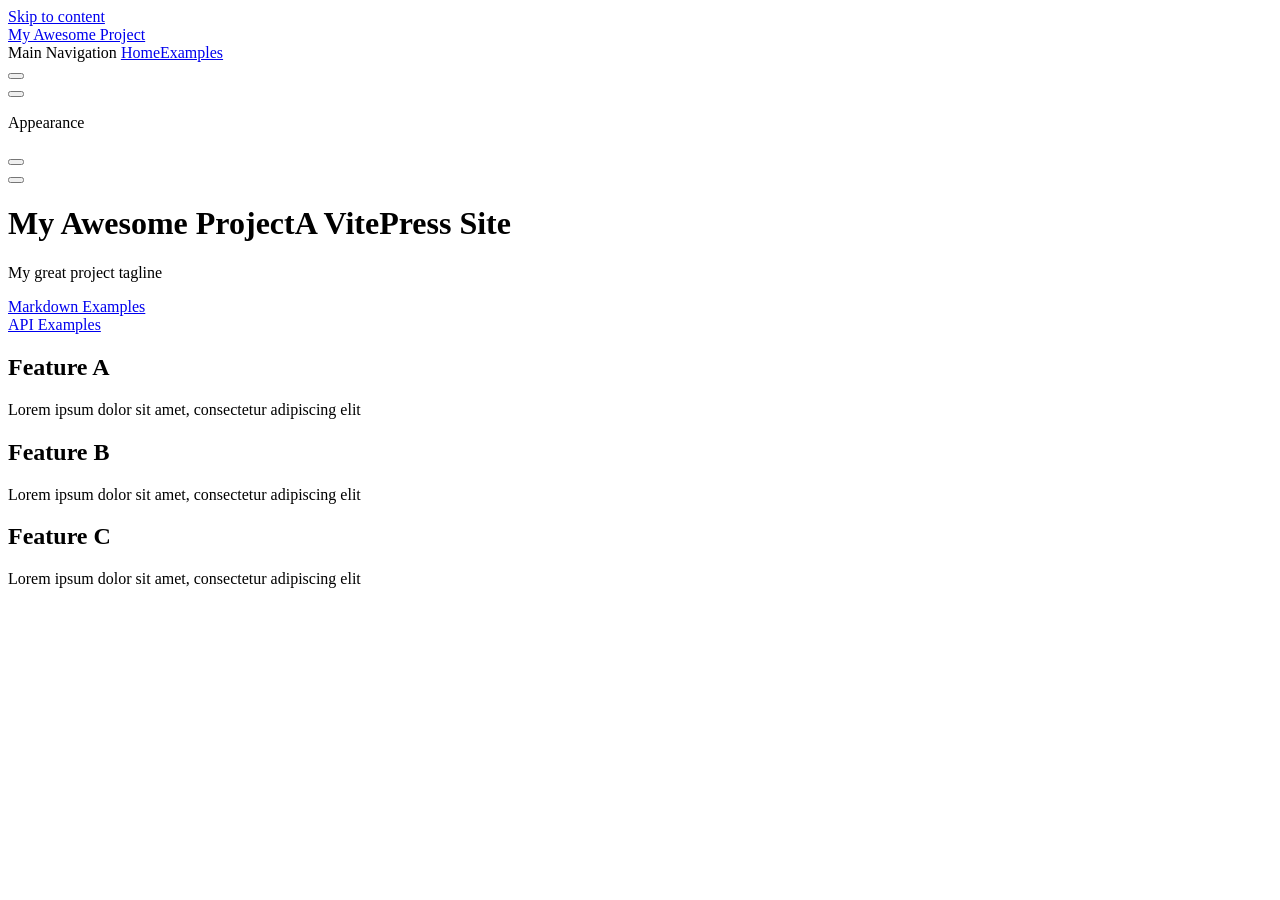
==== commit 9116ec2d: "second" ====
--- a/index.html
+++ b/index.html
@@ -6,19 +6,19 @@
     <title>My Awesome Project</title>
     <meta name="description" content="A VitePress Site">
     <meta name="generator" content="VitePress v2.0.0-alpha.16">
-    <link rel="preload stylesheet" href="/assets/style.CFU230l_.css" as="style">
-    <link rel="preload stylesheet" href="/vp-icons.css" as="style">
+    <link rel="preload stylesheet" href="/test.github.io/assets/style.CFU230l_.css" as="style">
+    <link rel="preload stylesheet" href="/test.github.io/vp-icons.css" as="style">
     
-    <script type="module" src="/assets/app.D43TYumQ.js"></script>
-    <link rel="modulepreload" href="/assets/chunks/theme.gR1WOulI.js">
-    <link rel="modulepreload" href="/assets/chunks/framework.C_v2XVcg.js">
-    <link rel="modulepreload" href="/assets/index.md.CwEEkDaH.lean.js">
+    <script type="module" src="/test.github.io/assets/app.DG3-E-9D.js"></script>
+    <link rel="modulepreload" href="/test.github.io/assets/chunks/theme.D_FO0kRo.js">
+    <link rel="modulepreload" href="/test.github.io/assets/chunks/framework.CQPQc1h7.js">
+    <link rel="modulepreload" href="/test.github.io/assets/index.md.yIRzuCG8.lean.js">
     <script id="check-dark-mode">(()=>{const e=localStorage.getItem("vitepress-theme-appearance")||"auto",a=window.matchMedia("(prefers-color-scheme: dark)").matches;(!e||e==="auto"?a:e==="dark")&&document.documentElement.classList.add("dark")})();</script>
     <script id="check-mac-os">document.documentElement.classList.toggle("mac",/Mac|iPhone|iPod|iPad/i.test(navigator.platform));</script>
   </head>
   <body>
-    <div id="app"><div class="Layout" data-v-ae1d5e68><!--[--><!--]--><!--[--><span tabindex="-1" data-v-1b58ca57></span><a href="#VPContent" class="VPSkipLink visually-hidden" data-v-1b58ca57>Skip to content</a><!--]--><!----><header class="VPNav" data-v-ae1d5e68 data-v-3597bcf5><div class="VPNavBar home top" data-v-3597bcf5 data-v-ae7ea913><div class="wrapper" data-v-ae7ea913><div class="container" data-v-ae7ea913><div class="title" data-v-ae7ea913><div class="VPNavBarTitle" data-v-ae7ea913 data-v-b1df213e><a class="title" href="/" data-v-b1df213e><!--[--><!--]--><!----><span data-v-b1df213e>My Awesome Project</span><!--[--><!--]--></a></div></div><div class="content" data-v-ae7ea913><div class="content-body" data-v-ae7ea913><!--[--><!--]--><div class="VPNavBarSearch search" data-v-ae7ea913 data-v-205f353b><!----></div><nav aria-labelledby="main-nav-aria-label" class="VPNavBarMenu menu" data-v-ae7ea913 data-v-27535ce4><span id="main-nav-aria-label" class="visually-hidden" data-v-27535ce4> Main Navigation </span><!--[--><!--[--><a class="VPLink link VPNavBarMenuLink active" href="/" tabindex="0" data-v-27535ce4 data-v-f4f6bd2c><!--[--><span data-v-f4f6bd2c>Home</span><!--]--></a><!--]--><!--[--><a class="VPLink link VPNavBarMenuLink" href="/markdown-examples.html" tabindex="0" data-v-27535ce4 data-v-f4f6bd2c><!--[--><span data-v-f4f6bd2c>Examples</span><!--]--></a><!--]--><!--]--></nav><!----><div class="VPNavBarAppearance appearance" data-v-ae7ea913 data-v-3b376122><button class="VPSwitch VPSwitchAppearance" type="button" role="switch" title aria-checked="false" data-v-3b376122 data-v-b9368fa9 data-v-5702099b><span class="check" data-v-5702099b><span class="icon" data-v-5702099b><!--[--><span class="vpi-sun sun" data-v-b9368fa9></span><span class="vpi-moon moon" data-v-b9368fa9></span><!--]--></span></span></button></div><div class="VPSocialLinks VPNavBarSocialLinks social-links" data-v-ae7ea913 data-v-77a1f5c1 data-v-60dadc3b><!--[--><a class="VPSocialLink no-icon" href="https://github.com/vuejs/vitepress" aria-label="github" target="_blank" rel="me noopener" data-v-60dadc3b data-v-62e8c845><span class="vpi-social-github"></span></a><!--]--></div><div class="VPFlyout VPNavBarExtra extra" data-v-ae7ea913 data-v-92f910fe data-v-fec94f6d><button type="button" class="button" aria-haspopup="true" aria-expanded="false" aria-label="extra navigation" data-v-fec94f6d><span class="vpi-more-horizontal icon" data-v-fec94f6d></span></button><div class="menu" data-v-fec94f6d><div class="VPMenu" data-v-fec94f6d data-v-2707038c><!----><!--[--><!--[--><!----><div class="group" data-v-92f910fe><div class="item appearance" data-v-92f910fe><p class="label" data-v-92f910fe>Appearance</p><div class="appearance-action" data-v-92f910fe><button class="VPSwitch VPSwitchAppearance" type="button" role="switch" title aria-checked="false" data-v-92f910fe data-v-b9368fa9 data-v-5702099b><span class="check" data-v-5702099b><span class="icon" data-v-5702099b><!--[--><span class="vpi-sun sun" data-v-b9368fa9></span><span class="vpi-moon moon" data-v-b9368fa9></span><!--]--></span></span></button></div></div></div><div class="group" data-v-92f910fe><div class="item social-links" data-v-92f910fe><div class="VPSocialLinks social-links-list" data-v-92f910fe data-v-60dadc3b><!--[--><a class="VPSocialLink no-icon" href="https://github.com/vuejs/vitepress" aria-label="github" target="_blank" rel="me noopener" data-v-60dadc3b data-v-62e8c845><span class="vpi-social-github"></span></a><!--]--></div></div></div><!--]--><!--]--></div></div></div><!--[--><!--]--><button type="button" class="VPNavBarHamburger hamburger" aria-label="mobile navigation" aria-expanded="false" aria-controls="VPNavScreen" data-v-ae7ea913 data-v-17bb0f8d><span class="container" data-v-17bb0f8d><span class="top" data-v-17bb0f8d></span><span class="middle" data-v-17bb0f8d></span><span class="bottom" data-v-17bb0f8d></span></span></button></div></div></div></div><div class="divider" data-v-ae7ea913><div class="divider-line" data-v-ae7ea913></div></div></div><!----></header><!----><!----><div class="VPContent is-home" id="VPContent" data-v-ae1d5e68 data-v-7c3b2a48><div class="VPHome" data-v-7c3b2a48 data-v-53879dd7><!--[--><!--]--><div class="VPHero VPHomeHero" data-v-53879dd7 data-v-ab65b723><div class="container" data-v-ab65b723><div class="main" data-v-ab65b723><!--[--><!--]--><!--[--><h1 class="heading" data-v-ab65b723><span class="name clip" data-v-ab65b723>My Awesome Project</span><span class="text" data-v-ab65b723>A VitePress Site</span></h1><p class="tagline" data-v-ab65b723>My great project tagline</p><!--]--><!--[--><!--]--><div class="actions" data-v-ab65b723><!--[--><div class="action" data-v-ab65b723><a class="VPButton medium brand" href="/markdown-examples.html" data-v-ab65b723 data-v-c6688c53><!--[-->Markdown Examples<!--]--></a></div><div class="action" data-v-ab65b723><a class="VPButton medium alt" href="/api-examples.html" data-v-ab65b723 data-v-c6688c53><!--[-->API Examples<!--]--></a></div><!--]--></div><!--[--><!--]--></div><!----></div></div><!--[--><!--]--><!--[--><!--]--><div class="VPFeatures VPHomeFeatures" data-v-53879dd7 data-v-b9c2c1ac><div class="container" data-v-b9c2c1ac><div class="items" data-v-b9c2c1ac><!--[--><div class="grid-3 item" data-v-b9c2c1ac><div class="VPLink no-icon VPFeature" data-v-b9c2c1ac data-v-4263c293><!--[--><article class="box" data-v-4263c293><!----><h2 class="title" data-v-4263c293>Feature A</h2><p class="details" data-v-4263c293>Lorem ipsum dolor sit amet, consectetur adipiscing elit</p><!----></article><!--]--></div></div><div class="grid-3 item" data-v-b9c2c1ac><div class="VPLink no-icon VPFeature" data-v-b9c2c1ac data-v-4263c293><!--[--><article class="box" data-v-4263c293><!----><h2 class="title" data-v-4263c293>Feature B</h2><p class="details" data-v-4263c293>Lorem ipsum dolor sit amet, consectetur adipiscing elit</p><!----></article><!--]--></div></div><div class="grid-3 item" data-v-b9c2c1ac><div class="VPLink no-icon VPFeature" data-v-b9c2c1ac data-v-4263c293><!--[--><article class="box" data-v-4263c293><!----><h2 class="title" data-v-4263c293>Feature C</h2><p class="details" data-v-4263c293>Lorem ipsum dolor sit amet, consectetur adipiscing elit</p><!----></article><!--]--></div></div><!--]--></div></div></div><!--[--><!--]--><div class="vp-doc container" style="" data-v-53879dd7 data-v-75514f6a><!--[--><div style="position:relative;" data-v-53879dd7><div></div></div><!--]--></div></div></div><!----><!--[--><!--]--></div></div>
-    <script>window.__VP_HASH_MAP__=JSON.parse("{\"api-examples.md\":\"CiGvJrDH\",\"index.md\":\"CwEEkDaH\",\"markdown-examples.md\":\"DO41yHxe\"}");window.__VP_SITE_DATA__=JSON.parse("{\"lang\":\"en-US\",\"dir\":\"ltr\",\"title\":\"My Awesome Project\",\"description\":\"A VitePress Site\",\"base\":\"/\",\"head\":[],\"router\":{\"prefetchLinks\":true},\"appearance\":true,\"themeConfig\":{\"nav\":[{\"text\":\"Home\",\"link\":\"/\"},{\"text\":\"Examples\",\"link\":\"/markdown-examples\"}],\"sidebar\":[{\"text\":\"Examples\",\"items\":[{\"text\":\"Markdown Examples\",\"link\":\"/markdown-examples\"},{\"text\":\"Runtime API Examples\",\"link\":\"/api-examples\"}]}],\"socialLinks\":[{\"icon\":\"github\",\"link\":\"https://github.com/vuejs/vitepress\"}]},\"locales\":{},\"scrollOffset\":134,\"cleanUrls\":false,\"additionalConfig\":{}}");</script>
+    <div id="app"><div class="Layout" data-v-ae1d5e68><!--[--><!--]--><!--[--><span tabindex="-1" data-v-1b58ca57></span><a href="#VPContent" class="VPSkipLink visually-hidden" data-v-1b58ca57>Skip to content</a><!--]--><!----><header class="VPNav" data-v-ae1d5e68 data-v-3597bcf5><div class="VPNavBar home top" data-v-3597bcf5 data-v-ae7ea913><div class="wrapper" data-v-ae7ea913><div class="container" data-v-ae7ea913><div class="title" data-v-ae7ea913><div class="VPNavBarTitle" data-v-ae7ea913 data-v-b1df213e><a class="title" href="/test.github.io/" data-v-b1df213e><!--[--><!--]--><!----><span data-v-b1df213e>My Awesome Project</span><!--[--><!--]--></a></div></div><div class="content" data-v-ae7ea913><div class="content-body" data-v-ae7ea913><!--[--><!--]--><div class="VPNavBarSearch search" data-v-ae7ea913 data-v-205f353b><!----></div><nav aria-labelledby="main-nav-aria-label" class="VPNavBarMenu menu" data-v-ae7ea913 data-v-27535ce4><span id="main-nav-aria-label" class="visually-hidden" data-v-27535ce4> Main Navigation </span><!--[--><!--[--><a class="VPLink link VPNavBarMenuLink active" href="/test.github.io/" tabindex="0" data-v-27535ce4 data-v-f4f6bd2c><!--[--><span data-v-f4f6bd2c>Home</span><!--]--></a><!--]--><!--[--><a class="VPLink link VPNavBarMenuLink" href="/test.github.io/markdown-examples.html" tabindex="0" data-v-27535ce4 data-v-f4f6bd2c><!--[--><span data-v-f4f6bd2c>Examples</span><!--]--></a><!--]--><!--]--></nav><!----><div class="VPNavBarAppearance appearance" data-v-ae7ea913 data-v-3b376122><button class="VPSwitch VPSwitchAppearance" type="button" role="switch" title aria-checked="false" data-v-3b376122 data-v-b9368fa9 data-v-5702099b><span class="check" data-v-5702099b><span class="icon" data-v-5702099b><!--[--><span class="vpi-sun sun" data-v-b9368fa9></span><span class="vpi-moon moon" data-v-b9368fa9></span><!--]--></span></span></button></div><div class="VPSocialLinks VPNavBarSocialLinks social-links" data-v-ae7ea913 data-v-77a1f5c1 data-v-60dadc3b><!--[--><a class="VPSocialLink no-icon" href="https://github.com/vuejs/vitepress" aria-label="github" target="_blank" rel="me noopener" data-v-60dadc3b data-v-62e8c845><span class="vpi-social-github"></span></a><!--]--></div><div class="VPFlyout VPNavBarExtra extra" data-v-ae7ea913 data-v-92f910fe data-v-fec94f6d><button type="button" class="button" aria-haspopup="true" aria-expanded="false" aria-label="extra navigation" data-v-fec94f6d><span class="vpi-more-horizontal icon" data-v-fec94f6d></span></button><div class="menu" data-v-fec94f6d><div class="VPMenu" data-v-fec94f6d data-v-2707038c><!----><!--[--><!--[--><!----><div class="group" data-v-92f910fe><div class="item appearance" data-v-92f910fe><p class="label" data-v-92f910fe>Appearance</p><div class="appearance-action" data-v-92f910fe><button class="VPSwitch VPSwitchAppearance" type="button" role="switch" title aria-checked="false" data-v-92f910fe data-v-b9368fa9 data-v-5702099b><span class="check" data-v-5702099b><span class="icon" data-v-5702099b><!--[--><span class="vpi-sun sun" data-v-b9368fa9></span><span class="vpi-moon moon" data-v-b9368fa9></span><!--]--></span></span></button></div></div></div><div class="group" data-v-92f910fe><div class="item social-links" data-v-92f910fe><div class="VPSocialLinks social-links-list" data-v-92f910fe data-v-60dadc3b><!--[--><a class="VPSocialLink no-icon" href="https://github.com/vuejs/vitepress" aria-label="github" target="_blank" rel="me noopener" data-v-60dadc3b data-v-62e8c845><span class="vpi-social-github"></span></a><!--]--></div></div></div><!--]--><!--]--></div></div></div><!--[--><!--]--><button type="button" class="VPNavBarHamburger hamburger" aria-label="mobile navigation" aria-expanded="false" aria-controls="VPNavScreen" data-v-ae7ea913 data-v-17bb0f8d><span class="container" data-v-17bb0f8d><span class="top" data-v-17bb0f8d></span><span class="middle" data-v-17bb0f8d></span><span class="bottom" data-v-17bb0f8d></span></span></button></div></div></div></div><div class="divider" data-v-ae7ea913><div class="divider-line" data-v-ae7ea913></div></div></div><!----></header><!----><!----><div class="VPContent is-home" id="VPContent" data-v-ae1d5e68 data-v-7c3b2a48><div class="VPHome" data-v-7c3b2a48 data-v-53879dd7><!--[--><!--]--><div class="VPHero VPHomeHero" data-v-53879dd7 data-v-ab65b723><div class="container" data-v-ab65b723><div class="main" data-v-ab65b723><!--[--><!--]--><!--[--><h1 class="heading" data-v-ab65b723><span class="name clip" data-v-ab65b723>My Awesome Project</span><span class="text" data-v-ab65b723>A VitePress Site</span></h1><p class="tagline" data-v-ab65b723>My great project tagline</p><!--]--><!--[--><!--]--><div class="actions" data-v-ab65b723><!--[--><div class="action" data-v-ab65b723><a class="VPButton medium brand" href="/test.github.io/markdown-examples.html" data-v-ab65b723 data-v-c6688c53><!--[-->Markdown Examples<!--]--></a></div><div class="action" data-v-ab65b723><a class="VPButton medium alt" href="/test.github.io/api-examples.html" data-v-ab65b723 data-v-c6688c53><!--[-->API Examples<!--]--></a></div><!--]--></div><!--[--><!--]--></div><!----></div></div><!--[--><!--]--><!--[--><!--]--><div class="VPFeatures VPHomeFeatures" data-v-53879dd7 data-v-b9c2c1ac><div class="container" data-v-b9c2c1ac><div class="items" data-v-b9c2c1ac><!--[--><div class="grid-3 item" data-v-b9c2c1ac><div class="VPLink no-icon VPFeature" data-v-b9c2c1ac data-v-4263c293><!--[--><article class="box" data-v-4263c293><!----><h2 class="title" data-v-4263c293>Feature A</h2><p class="details" data-v-4263c293>Lorem ipsum dolor sit amet, consectetur adipiscing elit</p><!----></article><!--]--></div></div><div class="grid-3 item" data-v-b9c2c1ac><div class="VPLink no-icon VPFeature" data-v-b9c2c1ac data-v-4263c293><!--[--><article class="box" data-v-4263c293><!----><h2 class="title" data-v-4263c293>Feature B</h2><p class="details" data-v-4263c293>Lorem ipsum dolor sit amet, consectetur adipiscing elit</p><!----></article><!--]--></div></div><div class="grid-3 item" data-v-b9c2c1ac><div class="VPLink no-icon VPFeature" data-v-b9c2c1ac data-v-4263c293><!--[--><article class="box" data-v-4263c293><!----><h2 class="title" data-v-4263c293>Feature C</h2><p class="details" data-v-4263c293>Lorem ipsum dolor sit amet, consectetur adipiscing elit</p><!----></article><!--]--></div></div><!--]--></div></div></div><!--[--><!--]--><div class="vp-doc container" style="" data-v-53879dd7 data-v-75514f6a><!--[--><div style="position:relative;" data-v-53879dd7><div></div></div><!--]--></div></div></div><!----><!--[--><!--]--></div></div>
+    <script>window.__VP_HASH_MAP__=JSON.parse("{\"api-examples.md\":\"DDsiM_kK\",\"index.md\":\"yIRzuCG8\",\"markdown-examples.md\":\"Bj_1c66f\"}");window.__VP_SITE_DATA__=JSON.parse("{\"lang\":\"en-US\",\"dir\":\"ltr\",\"title\":\"My Awesome Project\",\"description\":\"A VitePress Site\",\"base\":\"/test.github.io/\",\"head\":[],\"router\":{\"prefetchLinks\":true},\"appearance\":true,\"themeConfig\":{\"nav\":[{\"text\":\"Home\",\"link\":\"/\"},{\"text\":\"Examples\",\"link\":\"/markdown-examples\"}],\"sidebar\":[{\"text\":\"Examples\",\"items\":[{\"text\":\"Markdown Examples\",\"link\":\"/markdown-examples\"},{\"text\":\"Runtime API Examples\",\"link\":\"/api-examples\"}]}],\"socialLinks\":[{\"icon\":\"github\",\"link\":\"https://github.com/vuejs/vitepress\"}]},\"locales\":{},\"scrollOffset\":134,\"cleanUrls\":false,\"additionalConfig\":{}}");</script>
     
   </body>
 </html>
